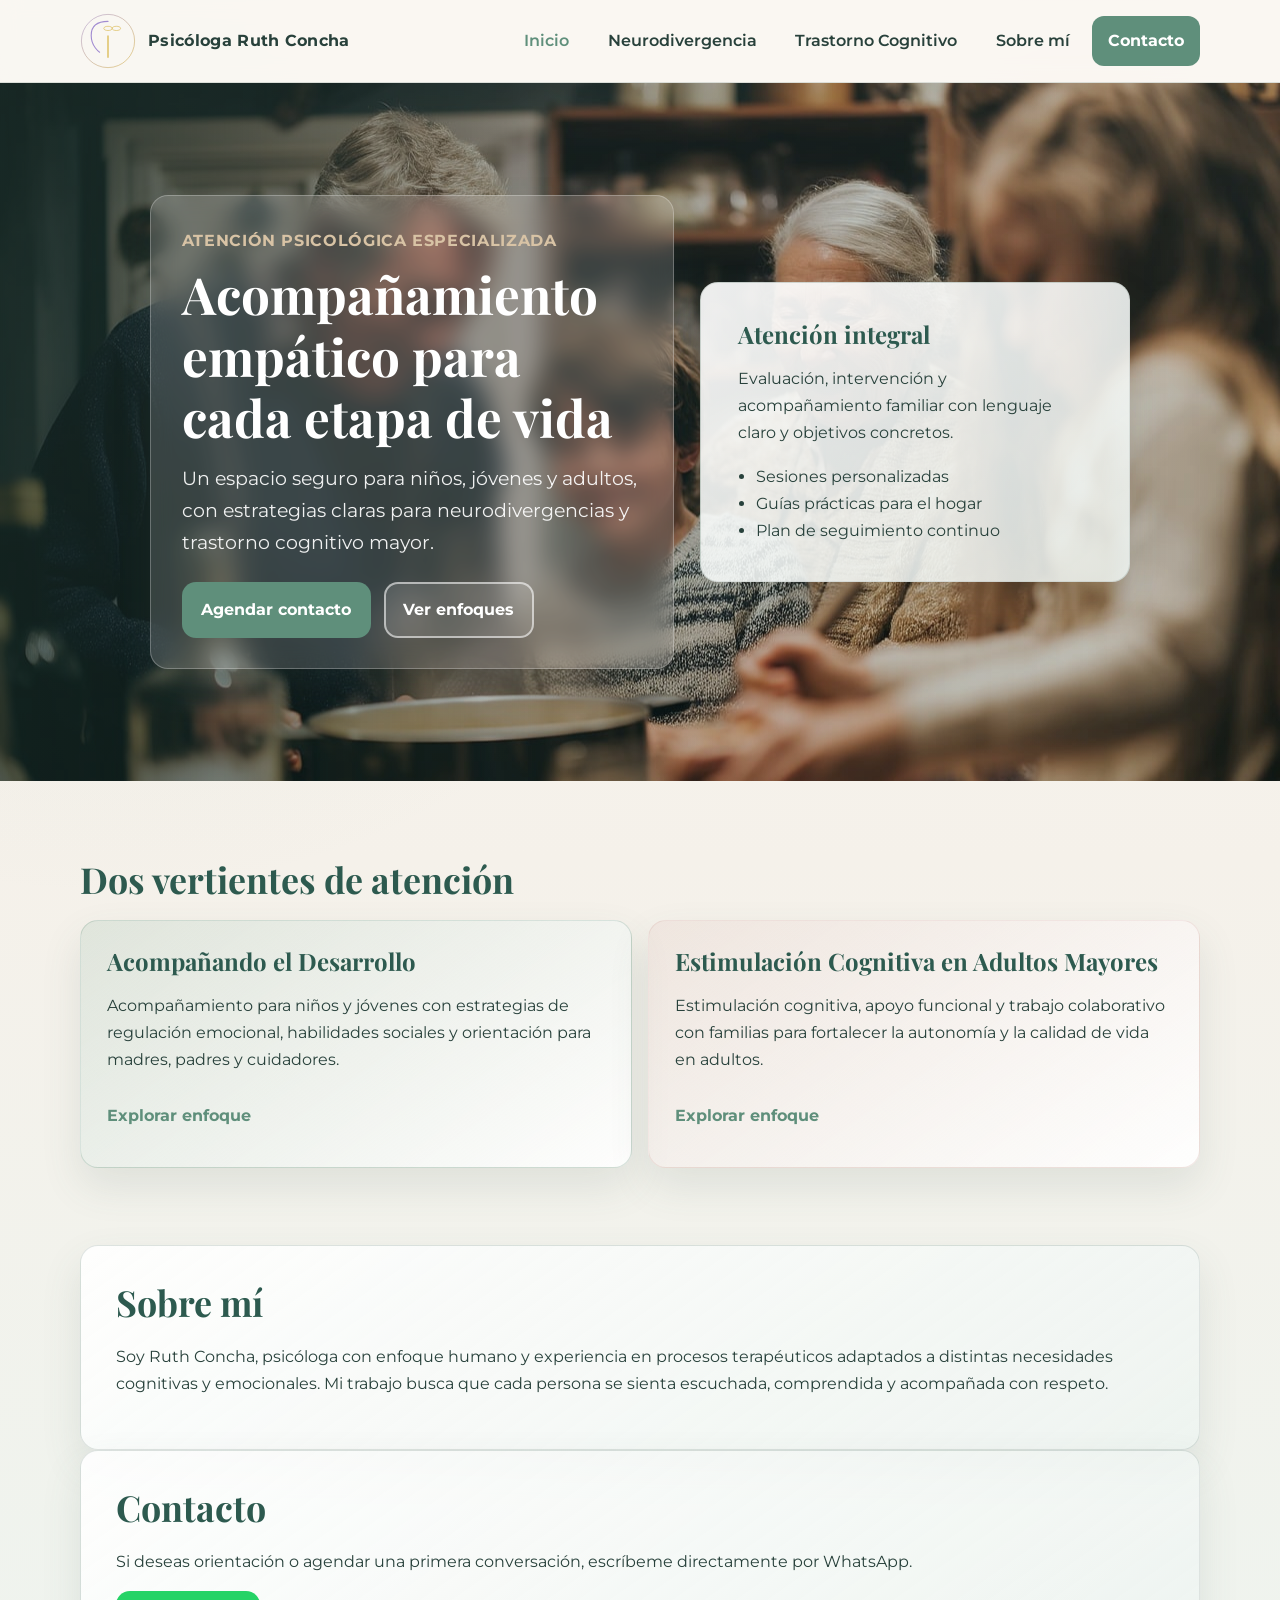
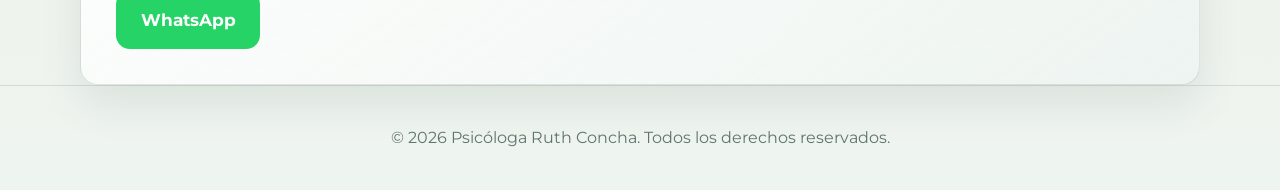
==== index.html @ 350da8b0 "Primera versión de la pagina a mostrar al cliente" ====
<!DOCTYPE html>
<html lang="es">
  <head>
    <meta charset="UTF-8" />
    <meta name="viewport" content="width=device-width, initial-scale=1.0" />
    <title>Psicóloga Ruth Concha | Acompañamiento Integral</title>
    <meta
      name="description"
      content="Atención psicológica para neurodivergencias y trastorno cognitivo mayor con enfoque humano, claro y accesible."
    />
    <link rel="preconnect" href="https://fonts.googleapis.com" />
    <link rel="preconnect" href="https://fonts.gstatic.com" crossorigin />
    <link
      href="https://fonts.googleapis.com/css2?family=Montserrat:wght@400;500;600;700&family=Playfair+Display:wght@600;700&display=swap"
      rel="stylesheet"
    />
    <link rel="stylesheet" href="style.css" />
    <script src="script.js" defer></script>
  </head>
  <body>
    <a class="skip-link" href="#contenido">Saltar al contenido principal</a>

    <header class="site-header" id="inicio">
      <nav class="navbar container" aria-label="Navegación principal">
        <a href="index.html" class="brand" aria-label="Inicio Psicóloga Ruth Concha">
          <svg
            class="logo"
            width="56"
            height="56"
            viewBox="0 0 200 200"
            fill="none"
            xmlns="http://www.w3.org/2000/svg"
            aria-hidden="true"
          >
            <circle cx="100" cy="100" r="95" stroke="url(#gradient-home)" stroke-width="2" />
            <path
              d="M70 140C70 140 40 120 40 80C40 40 70 30 100 30"
              stroke="#A18CD1"
              stroke-width="4"
              stroke-linecap="round"
            />
            <path d="M100 160V80" stroke="#D4AF37" stroke-width="4" />
            <path
              d="M85 55C85 45 115 45 115 55C115 65 85 65 85 55Z"
              stroke="#D4AF37"
              stroke-width="2"
            />
            <path
              d="M115 55C115 45 145 45 145 55C145 65 115 65 115 55Z"
              stroke="#D4AF37"
              stroke-width="2"
            />
            <defs>
              <linearGradient
                id="gradient-home"
                x1="0"
                y1="0"
                x2="200"
                y2="200"
                gradientUnits="userSpaceOnUse"
              >
                <stop stop-color="#A18CD1" />
                <stop offset="1" stop-color="#D4AF37" />
              </linearGradient>
            </defs>
          </svg>
          <span class="brand-text">Psicóloga Ruth Concha</span>
        </a>

        <button class="menu-toggle" type="button" aria-expanded="false" aria-controls="menu">
          Menú
        </button>

        <ul id="menu" class="nav-links">
          <li><a href="index.html" aria-current="page">Inicio</a></li>
          <li><a href="neurodivergencia.html">Neurodivergencia</a></li>
          <li><a href="trastorno-cognitivo.html">Trastorno Cognitivo</a></li>
          <li><a href="#sobre-mi">Sobre mí</a></li>
          <li><a class="nav-cta" href="#contacto">Contacto</a></li>
        </ul>
      </nav>
    </header>

    <main id="contenido">
      <section class="hero hero-banner hero-home reveal">
        <div class="container hero-shell">
          <div class="hero-layout">
            <article class="hero-card" aria-label="Propuesta de valor principal">
              <p class="eyebrow">Atención psicológica especializada</p>
              <h1>Acompañamiento empático para cada etapa de vida</h1>
              <p class="lead">
                Un espacio seguro para niños, jóvenes y adultos, con estrategias claras para neurodivergencias
                y trastorno cognitivo mayor.
              </p>
              <div class="hero-actions">
                <a class="btn btn-primary" href="#contacto">Agendar contacto</a>
                <a class="btn btn-secondary" href="#enfoques">Ver enfoques</a>
              </div>
            </article>

            <article class="intro-card" aria-label="Atención integral">
              <h2>Atención integral</h2>
              <p>Evaluación, intervención y acompañamiento familiar con lenguaje claro y objetivos concretos.</p>
              <ul>
                <li>Sesiones personalizadas</li>
                <li>Guías prácticas para el hogar</li>
                <li>Plan de seguimiento continuo</li>
              </ul>
            </article>
          </div>
        </div>
      </section>

      <section id="enfoques" class="section container reveal">
        <h2 class="section-title">Dos vertientes de atención</h2>
        <div class="cards-grid">
          <article class="focus-card focus-card--green">
            <h3>Acompañando el Desarrollo</h3>
            <p>
              Acompañamiento para niños y jóvenes con estrategias de regulación emocional, habilidades sociales
              y orientación para madres, padres y cuidadores.
            </p>
            <a class="btn btn-link" href="neurodivergencia.html">Explorar enfoque</a>
          </article>

          <article class="focus-card focus-card--lavender">
            <h3>Estimulación Cognitiva en Adultos Mayores</h3>
            <p>
              Estimulación cognitiva, apoyo funcional y trabajo colaborativo con familias para fortalecer la
              autonomía y la calidad de vida en adultos.
            </p>
            <a class="btn btn-link" href="trastorno-cognitivo.html">Explorar enfoque</a>
          </article>
        </div>
      </section>

      <section id="sobre-mi" class="section container about reveal">
        <h2 class="section-title">Sobre mí</h2>
        <p>
          Soy Ruth Concha, psicóloga con enfoque humano y experiencia en procesos terapéuticos adaptados a
          distintas necesidades cognitivas y emocionales. Mi trabajo busca que cada persona se sienta escuchada,
          comprendida y acompañada con respeto.
        </p>
      </section>

      <section id="contacto" class="section container contact reveal">
        <h2 class="section-title">Contacto</h2>
        <p>Si deseas orientación o agendar una primera conversación, escríbeme directamente por WhatsApp.</p>
        <div class="contact-actions">
          <a class="btn btn-whatsapp btn-large" href="https://wa.me/56900000000">WhatsApp</a>
        </div>
      </section>
    </main>

    <footer class="site-footer">
      <div class="container footer-content">
        <p>© <span id="year"></span> Psicóloga Ruth Concha. Todos los derechos reservados.</p>
      </div>
    </footer>
  </body>
</html>
---- style.css ----
:root {
  --bg-base: #f5f1ea;
  --bg-soft: #fbf8f3;
  --surface: rgba(255, 255, 255, 0.84);
  --surface-strong: #ffffff;
  --surface-accent: #edf4f1;
  --text-main: #28413b;
  --text-soft: #35524b;
  --text-muted: #60756e;
  --title: #2d5a4f;
  --sage: #8db5a2;
  --eucalyptus: #5f8f7b;
  --sand: #d8c3a5;
  --rose: #d7b2ab;
  --line: rgba(84, 112, 101, 0.18);
  --focus-ring: rgba(95, 143, 123, 0.32);
  --shadow: 0 18px 40px rgba(70, 96, 88, 0.12);
  --radius: 18px;
  --max-width: 1120px;
}

* {
  box-sizing: border-box;
}

html {
  scroll-behavior: smooth;
}

body {
  margin: 0;
  font-family: "Montserrat", sans-serif;
  font-size: 1rem;
  line-height: 1.7;
  color: var(--text-main);
  background:
    radial-gradient(circle at 8% 10%, rgba(141, 181, 162, 0.16), transparent 36%),
    radial-gradient(circle at 85% 8%, rgba(216, 195, 165, 0.22), transparent 32%),
    linear-gradient(180deg, #f9f6f1 0%, var(--bg-base) 48%, #eef4ef 100%);
  min-height: 100vh;
}

img,
svg {
  display: block;
  max-width: 100%;
}

.container {
  width: min(var(--max-width), 92%);
  margin-inline: auto;
}

.skip-link {
  position: absolute;
  left: 0.75rem;
  top: -100px;
  background: var(--eucalyptus);
  color: #fff;
  padding: 0.75rem 1rem;
  border-radius: 0.75rem;
  font-weight: 700;
  z-index: 1000;
}

.skip-link:focus {
  top: 0.75rem;
}

.site-header {
  position: sticky;
  top: 0;
  z-index: 90;
  background: rgba(251, 248, 243, 0.9);
  backdrop-filter: blur(10px);
  border-bottom: 1px solid var(--line);
}

.navbar {
  min-height: 82px;
  display: flex;
  align-items: center;
  justify-content: space-between;
  gap: 1rem;
  position: relative;
}

.brand {
  display: flex;
  align-items: center;
  gap: 0.75rem;
  text-decoration: none;
  color: var(--text-main);
}

.logo {
  width: 56px;
  height: 56px;
}

.brand-text {
  font-size: 1rem;
  font-weight: 700;
  letter-spacing: 0.02em;
}

.menu-toggle {
  border: 1px solid var(--line);
  background: rgba(255, 255, 255, 0.72);
  color: var(--text-main);
  border-radius: 10px;
  padding: 0.7rem 1rem;
  font-size: 1rem;
  font-weight: 600;
}

.menu-toggle:hover,
.menu-toggle:focus-visible {
  border-color: var(--eucalyptus);
}

.nav-links {
  list-style: none;
  display: flex;
  align-items: center;
  gap: 0.4rem;
  margin: 0;
  padding: 0;
}

.nav-links a {
  text-decoration: none;
  color: var(--text-main);
  padding: 0.72rem 1rem;
  border-radius: 12px;
  font-size: 0.99rem;
  font-weight: 600;
  display: inline-flex;
  align-items: center;
  min-height: 46px;
}

.nav-links a[aria-current="page"] {
  color: var(--eucalyptus);
}

.nav-links a:hover,
.nav-links a:focus-visible {
  background: rgba(141, 181, 162, 0.18);
}

.nav-links .nav-cta {
  background: var(--eucalyptus);
  color: #fff;
  font-weight: 700;
}

.nav-links .nav-cta:hover,
.nav-links .nav-cta:focus-visible {
  background: #4f7d6b;
}

.section {
  padding-block: clamp(2.8rem, 6vw, 5.4rem);
}

.hero {
  position: relative;
}

.hero-banner {
  min-height: clamp(500px, 76vh, 760px);
  display: flex;
  align-items: center;
  background-position: center;
  background-size: cover;
  background-repeat: no-repeat;
}

.hero-banner::before {
  content: "";
  position: absolute;
  inset: 0;
  background:
    linear-gradient(90deg, rgba(24, 44, 38, 0.68) 0%, rgba(24, 44, 38, 0.3) 44%, rgba(24, 44, 38, 0.18) 100%),
    linear-gradient(180deg, rgba(255, 255, 255, 0.08), rgba(255, 255, 255, 0));
}

.hero-home {
  background-image: url("Imagenes/familia.jpg");
}

.hero-neuro {
  background-image: url("Imagenes/Imagen_ninos.png");
}

.hero-cognitive {
  background-image: url("Imagenes/Imagen_mayores.png");
}

.hero-shell {
  position: relative;
  z-index: 1;
  width: 100%;
  padding-block: clamp(3rem, 9vw, 7rem);
}

.hero-layout {
  display: grid;
  grid-template-columns: minmax(0, 1fr) minmax(300px, 0.82fr);
  gap: clamp(1rem, 2.4vw, 1.6rem);
  align-items: center;
  max-width: 980px;
  margin: 0 auto;
}

.eyebrow {
  color: var(--sand);
  font-weight: 700;
  letter-spacing: 0.04em;
  text-transform: uppercase;
  margin: 0 0 0.65rem;
}

h1,
h2,
h3 {
  font-family: "Playfair Display", serif;
  line-height: 1.2;
  margin-top: 0;
}

h1 {
  font-size: clamp(2.1rem, 4vw, 3.5rem);
  color: #fff;
  margin-bottom: 0.9rem;
}

.section-title {
  color: var(--title);
  font-size: clamp(1.7rem, 2.8vw, 2.5rem);
  margin-bottom: 1.2rem;
}

.lead {
  color: rgba(255, 255, 255, 0.92);
  max-width: 64ch;
  font-size: clamp(1.05rem, 2.4vw, 1.18rem);
}

.hero-card,
.focus-card,
.intro-card,
.about,
.contact {
  background: var(--surface);
  border: 1px solid var(--line);
  border-radius: var(--radius);
  box-shadow: var(--shadow);
}

.hero-card {
  padding: clamp(1.4rem, 2.4vw, 2rem);
  background: rgba(255, 255, 255, 0.16);
  border: 1px solid rgba(255, 255, 255, 0.26);
  backdrop-filter: blur(12px);
}

.hero-card h2 {
  color: var(--title);
  margin-bottom: 0.75rem;
}

.hero-card p {
  margin-top: 0;
}

.intro-card {
  padding: clamp(1.5rem, 3vw, 2.3rem);
  background: linear-gradient(145deg, rgba(255, 255, 255, 0.92), rgba(237, 244, 241, 0.86));
}

.intro-card h2 {
  color: var(--title);
  margin-bottom: 0.75rem;
}

.intro-card ul {
  margin: 0;
  padding-left: 1.15rem;
}

.hero-actions {
  display: flex;
  flex-wrap: wrap;
  gap: 0.8rem;
  margin-top: 1.4rem;
}

.cards-grid {
  display: grid;
  grid-template-columns: repeat(2, minmax(0, 1fr));
  gap: 1rem;
}

.cards-grid .focus-card:only-child,
.cards-grid > :nth-child(3) {
  grid-column: 1 / -1;
}

.focus-card {
  padding: clamp(1.2rem, 2vw, 1.8rem);
}

.focus-card h3 {
  color: var(--title);
  font-size: 1.5rem;
  margin-bottom: 0.45rem;
}

.focus-card--green {
  border-color: rgba(95, 143, 123, 0.24);
  background: linear-gradient(145deg, rgba(141, 181, 162, 0.2), rgba(255, 255, 255, 0.88));
}

.focus-card--lavender {
  border-color: rgba(215, 178, 171, 0.3);
  background: linear-gradient(145deg, rgba(215, 178, 171, 0.18), rgba(255, 255, 255, 0.9));
}

.about,
.contact {
  padding: clamp(1.4rem, 3vw, 2.2rem);
  background: linear-gradient(145deg, rgba(255, 255, 255, 0.9), rgba(237, 244, 241, 0.72));
}

.contact p {
  margin-top: 0;
}

.contact-actions {
  display: flex;
  flex-wrap: wrap;
  gap: 0.8rem;
}

.btn {
  border-radius: 14px;
  border: 2px solid transparent;
  text-decoration: none;
  font-weight: 700;
  padding: 0.78rem 1.1rem;
  display: inline-flex;
  align-items: center;
  justify-content: center;
  transition: transform 180ms ease, background-color 180ms ease, border-color 180ms ease;
  min-height: 48px;
}

.btn-large {
  min-height: 56px;
  padding-inline: 1.4rem;
  font-size: 1.05rem;
}

.btn-primary {
  background: var(--eucalyptus);
  color: #fff;
  border-color: transparent;
}

.btn-primary:hover,
.btn-primary:focus-visible {
  background: #4f7d6b;
  transform: translateY(-2px);
}

.btn-secondary {
  background: rgba(255, 255, 255, 0.12);
  color: #fff;
  border-color: rgba(255, 255, 255, 0.56);
}

.btn-secondary:hover,
.btn-secondary:focus-visible {
  border-color: #fff;
  background: rgba(255, 255, 255, 0.2);
  transform: translateY(-2px);
}

.btn-link {
  color: var(--eucalyptus);
  padding-inline: 0;
  border-radius: 0;
  border: 0;
  min-height: auto;
}

.btn-link:hover,
.btn-link:focus-visible {
  color: var(--title);
}

.btn-whatsapp {
  background: #25d366;
  color: #fff;
}

.btn-whatsapp:hover,
.btn-whatsapp:focus-visible {
  background: #1ebe5a;
  transform: translateY(-2px);
}

.site-footer {
  border-top: 1px solid var(--line);
}

.footer-content {
  padding-block: 1.4rem;
  text-align: center;
  color: var(--text-muted);
}

.reveal {
  opacity: 0;
  transform: translateY(20px);
  transition: opacity 600ms ease, transform 600ms ease;
}

.reveal.visible {
  opacity: 1;
  transform: translateY(0);
}

:focus-visible {
  outline: 3px solid var(--focus-ring);
  outline-offset: 2px;
}

@media (max-width: 920px) {
  .hero-banner {
    min-height: 460px;
  }

  .hero-layout {
    grid-template-columns: 1fr;
  }

  .cards-grid {
    grid-template-columns: 1fr;
  }

  .cards-grid .focus-card:only-child,
  .cards-grid > :nth-child(3) {
    grid-column: auto;
  }

  .menu-toggle {
    display: inline-flex;
  }

  .nav-links {
    position: absolute;
    right: 0;
    top: calc(100% + 0.5rem);
    width: min(330px, 100%);
    padding: 0.65rem;
    border-radius: 14px;
    border: 1px solid var(--line);
    background: rgba(255, 255, 255, 0.98);
    box-shadow: var(--shadow);
    display: none;
    flex-direction: column;
    align-items: stretch;
    gap: 0.2rem;
  }

  .nav-links.open {
    display: flex;
  }

  .nav-links a {
    width: 100%;
  }
}

@media (min-width: 921px) {
  .menu-toggle {
    display: none;
  }
}

@media (max-width: 560px) {
  .brand-text {
    font-size: 0.92rem;
  }

  .logo {
    width: 48px;
    height: 48px;
  }

  .section {
    padding-block: 2.6rem;
  }

  .hero-shell {
    padding-block: 2.2rem;
  }

  .hero-card {
    padding: 1.25rem;
  }
}

@media (prefers-reduced-motion: reduce) {
  html {
    scroll-behavior: auto;
  }

  .reveal,
  .reveal.visible,
  .btn,
  .nav-links a {
    transition: none !important;
    transform: none !important;
  }
}
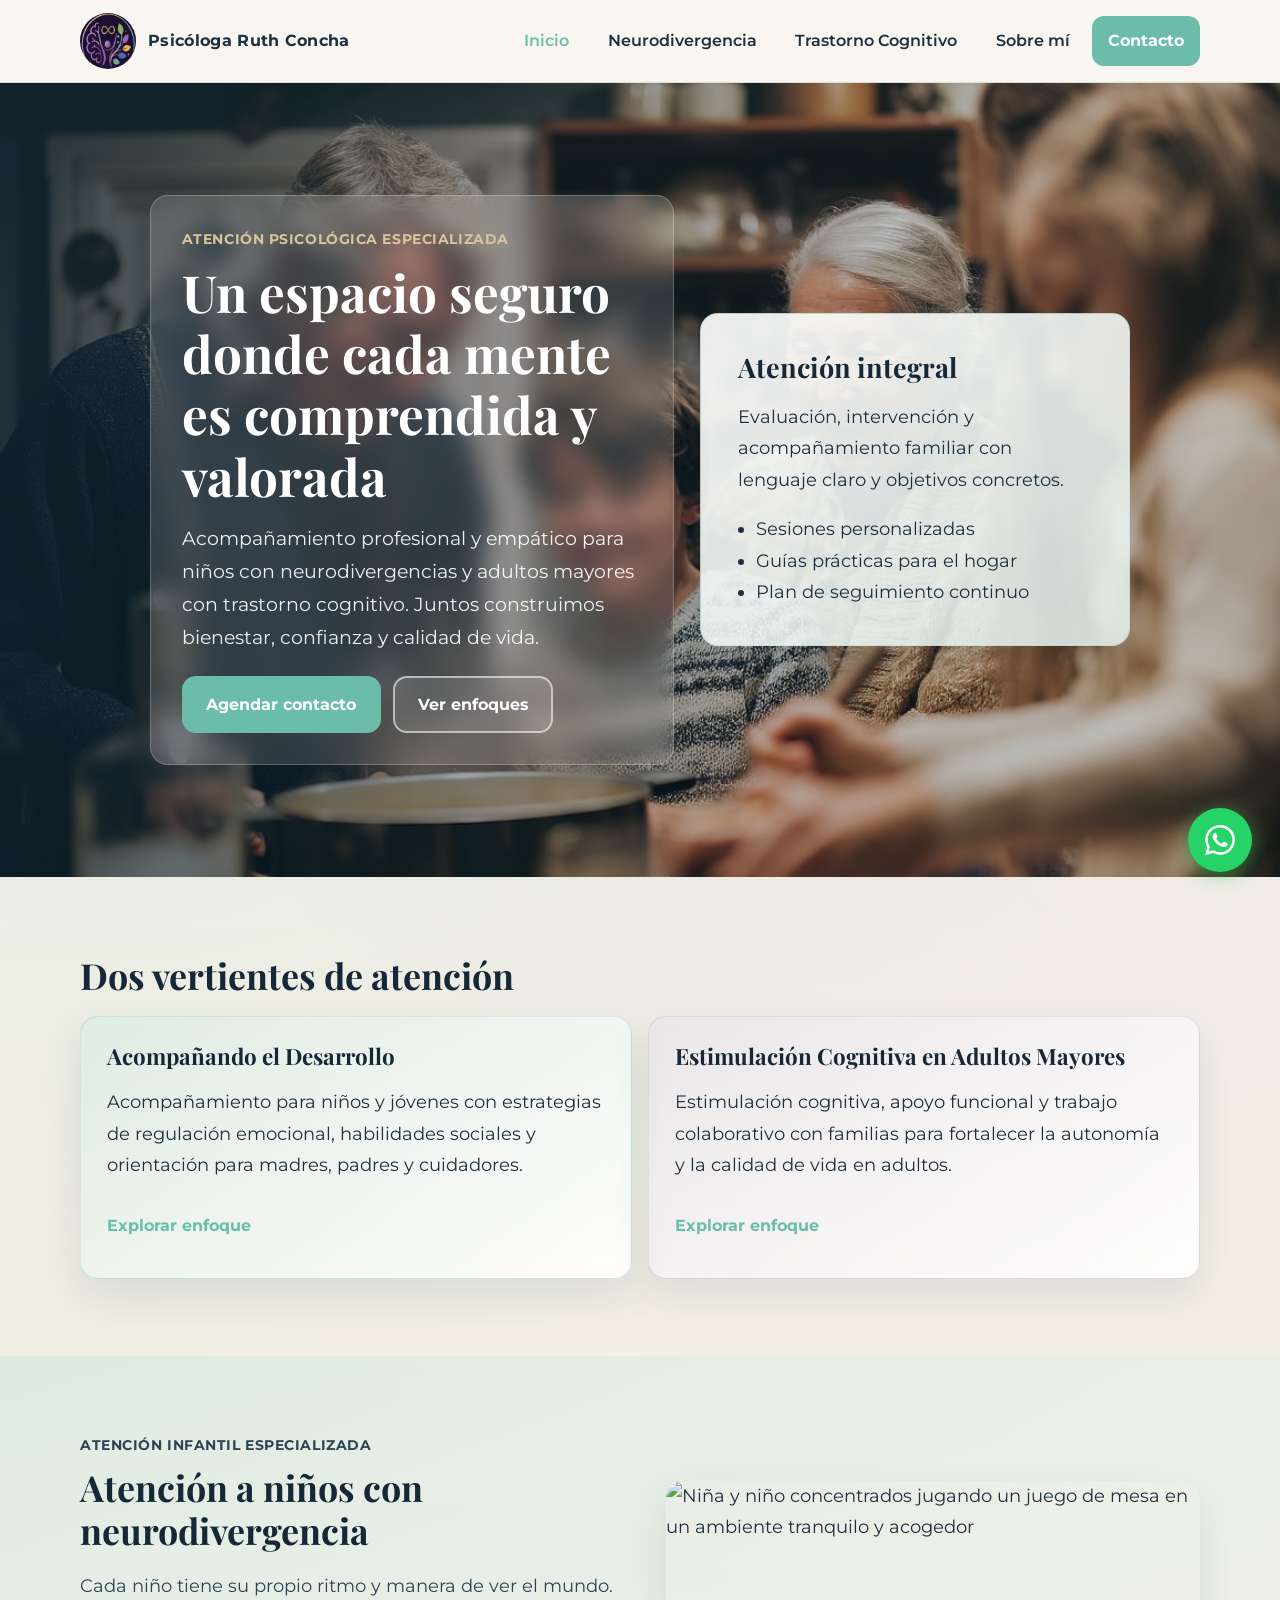
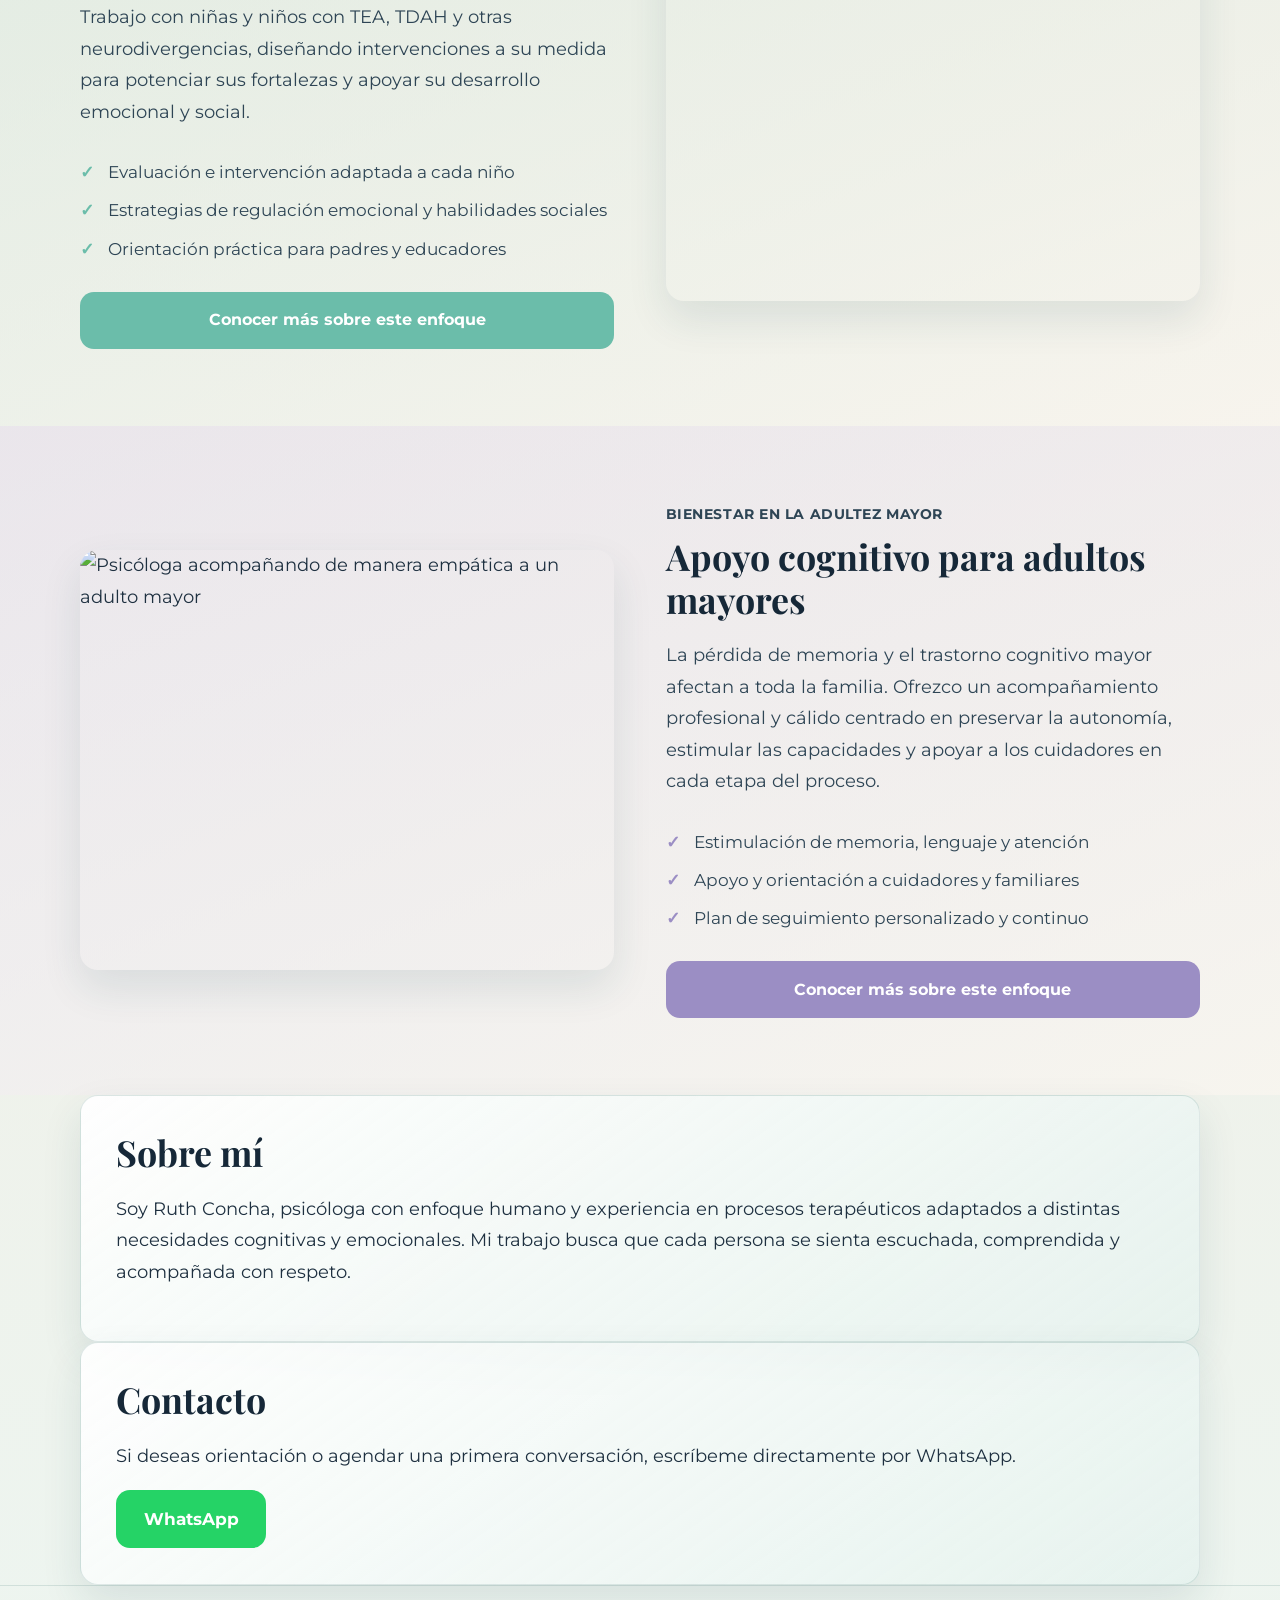
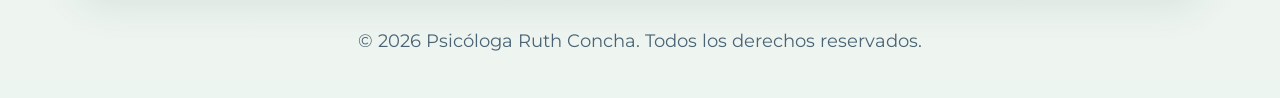
==== commit d0ca39d0: "Mejora del diseño y logo" ====
--- a/index.html
+++ b/index.html
@@ -23,47 +23,13 @@
     <header class="site-header" id="inicio">
       <nav class="navbar container" aria-label="Navegación principal">
         <a href="index.html" class="brand" aria-label="Inicio Psicóloga Ruth Concha">
-          <svg
+          <img
             class="logo"
+            src="Imagenes/logo.png"
+            alt="Logo Psicóloga Ruth Concha"
             width="56"
             height="56"
-            viewBox="0 0 200 200"
-            fill="none"
-            xmlns="http://www.w3.org/2000/svg"
-            aria-hidden="true"
-          >
-            <circle cx="100" cy="100" r="95" stroke="url(#gradient-home)" stroke-width="2" />
-            <path
-              d="M70 140C70 140 40 120 40 80C40 40 70 30 100 30"
-              stroke="#A18CD1"
-              stroke-width="4"
-              stroke-linecap="round"
-            />
-            <path d="M100 160V80" stroke="#D4AF37" stroke-width="4" />
-            <path
-              d="M85 55C85 45 115 45 115 55C115 65 85 65 85 55Z"
-              stroke="#D4AF37"
-              stroke-width="2"
-            />
-            <path
-              d="M115 55C115 45 145 45 145 55C145 65 115 65 115 55Z"
-              stroke="#D4AF37"
-              stroke-width="2"
-            />
-            <defs>
-              <linearGradient
-                id="gradient-home"
-                x1="0"
-                y1="0"
-                x2="200"
-                y2="200"
-                gradientUnits="userSpaceOnUse"
-              >
-                <stop stop-color="#A18CD1" />
-                <stop offset="1" stop-color="#D4AF37" />
-              </linearGradient>
-            </defs>
-          </svg>
+          />
           <span class="brand-text">Psicóloga Ruth Concha</span>
         </a>
 
@@ -87,10 +53,10 @@
           <div class="hero-layout">
             <article class="hero-card" aria-label="Propuesta de valor principal">
               <p class="eyebrow">Atención psicológica especializada</p>
-              <h1>Acompañamiento empático para cada etapa de vida</h1>
+              <h1>Un espacio seguro donde cada mente es comprendida y valorada</h1>
               <p class="lead">
-                Un espacio seguro para niños, jóvenes y adultos, con estrategias claras para neurodivergencias
-                y trastorno cognitivo mayor.
+                Acompañamiento profesional y empático para niños con neurodivergencias y adultos mayores
+                con trastorno cognitivo. Juntos construimos bienestar, confianza y calidad de vida.
               </p>
               <div class="hero-actions">
                 <a class="btn btn-primary" href="#contacto">Agendar contacto</a>
@@ -134,6 +100,64 @@
         </div>
       </section>
 
+      <section id="ninos" class="section section--mint-tint reveal">
+        <div class="container">
+          <div class="image-section">
+            <div class="section-text">
+              <p class="eyebrow-dark">Atención infantil especializada</p>
+              <h2 class="section-title">Atención a niños con neurodivergencia</h2>
+              <p>
+                Cada niño tiene su propio ritmo y manera de ver el mundo. Trabajo con niñas y niños con TEA,
+                TDAH y otras neurodivergencias, diseñando intervenciones a su medida para potenciar sus
+                fortalezas y apoyar su desarrollo emocional y social.
+              </p>
+              <ul class="feature-list feature-list--mint">
+                <li>Evaluación e intervención adaptada a cada niño</li>
+                <li>Estrategias de regulación emocional y habilidades sociales</li>
+                <li>Orientación práctica para padres y educadores</li>
+              </ul>
+              <a class="btn btn-mint" href="neurodivergencia.html">Conocer más sobre este enfoque</a>
+            </div>
+            <div class="section-image">
+              <img
+                src="Imagenes/Imagen_ninos.png"
+                alt="Niña y niño concentrados jugando un juego de mesa en un ambiente tranquilo y acogedor"
+                loading="lazy"
+              />
+            </div>
+          </div>
+        </div>
+      </section>
+
+      <section id="adultos" class="section section--lavender-tint reveal">
+        <div class="container">
+          <div class="image-section">
+            <div class="section-image">
+              <img
+                src="Imagenes/Imagen_mayores.png"
+                alt="Psicóloga acompañando de manera empática a un adulto mayor"
+                loading="lazy"
+              />
+            </div>
+            <div class="section-text">
+              <p class="eyebrow-lavender">Bienestar en la adultez mayor</p>
+              <h2 class="section-title">Apoyo cognitivo para adultos mayores</h2>
+              <p>
+                La pérdida de memoria y el trastorno cognitivo mayor afectan a toda la familia. Ofrezco
+                un acompañamiento profesional y cálido centrado en preservar la autonomía, estimular las
+                capacidades y apoyar a los cuidadores en cada etapa del proceso.
+              </p>
+              <ul class="feature-list feature-list--lavender">
+                <li>Estimulación de memoria, lenguaje y atención</li>
+                <li>Apoyo y orientación a cuidadores y familiares</li>
+                <li>Plan de seguimiento personalizado y continuo</li>
+              </ul>
+              <a class="btn btn-lavender" href="trastorno-cognitivo.html">Conocer más sobre este enfoque</a>
+            </div>
+          </div>
+        </div>
+      </section>
+
       <section id="sobre-mi" class="section container about reveal">
         <h2 class="section-title">Sobre mí</h2>
         <p>
@@ -147,7 +171,7 @@
         <h2 class="section-title">Contacto</h2>
         <p>Si deseas orientación o agendar una primera conversación, escríbeme directamente por WhatsApp.</p>
         <div class="contact-actions">
-          <a class="btn btn-whatsapp btn-large" href="https://wa.me/56900000000">WhatsApp</a>
+          <a class="btn btn-whatsapp btn-large" href="https://wa.me/56900000000" target="_blank" rel="noopener noreferrer">WhatsApp</a>
         </div>
       </section>
     </main>
@@ -157,5 +181,17 @@
         <p>© <span id="year"></span> Psicóloga Ruth Concha. Todos los derechos reservados.</p>
       </div>
     </footer>
+
+    <a
+      class="whatsapp-float"
+      href="https://wa.me/56900000000"
+      target="_blank"
+      rel="noopener noreferrer"
+      aria-label="Contactar por WhatsApp"
+    >
+      <svg xmlns="http://www.w3.org/2000/svg" viewBox="0 0 24 24" fill="currentColor" aria-hidden="true" width="30" height="30">
+        <path d="M17.472 14.382c-.297-.149-1.758-.867-2.03-.967-.273-.099-.471-.148-.67.15-.197.297-.767.966-.94 1.164-.173.199-.347.223-.644.075-.297-.15-1.255-.463-2.39-1.475-.883-.788-1.48-1.761-1.653-2.059-.173-.297-.018-.458.13-.606.134-.133.298-.347.446-.52.149-.174.198-.298.298-.497.099-.198.05-.371-.025-.52-.075-.149-.669-1.612-.916-2.207-.242-.579-.487-.5-.669-.51-.173-.008-.371-.01-.57-.01-.198 0-.52.074-.792.372-.272.297-1.04 1.016-1.04 2.479 0 1.462 1.065 2.875 1.213 3.074.149.198 2.096 3.2 5.077 4.487.709.306 1.262.489 1.694.625.712.227 1.36.195 1.871.118.571-.085 1.758-.719 2.006-1.413.248-.694.248-1.289.173-1.413-.074-.124-.272-.198-.57-.347m-5.421 7.403h-.004a9.87 9.87 0 01-5.031-1.378l-.361-.214-3.741.982.998-3.648-.235-.374a9.86 9.86 0 01-1.51-5.26c.001-5.45 4.436-9.884 9.888-9.884 2.64 0 5.122 1.03 6.988 2.898a9.825 9.825 0 012.893 6.994c-.003 5.45-4.437 9.884-9.885 9.884m8.413-18.297A11.815 11.815 0 0012.05 0C5.495 0 .16 5.335.157 11.892c0 2.096.547 4.142 1.588 5.945L.057 24l6.305-1.654a11.882 11.882 0 005.683 1.448h.005c6.554 0 11.89-5.335 11.893-11.893a11.821 11.821 0 00-3.48-8.413z"/>
+      </svg>
+    </a>
   </body>
 </html>
--- a/style.css
+++ b/style.css
@@ -1,20 +1,26 @@
 :root {
-  --bg-base: #f5f1ea;
-  --bg-soft: #fbf8f3;
-  --surface: rgba(255, 255, 255, 0.84);
+  --bg-base: #f2ede3;
+  --bg-soft: #faf6f0;
+  --surface: rgba(255, 255, 255, 0.88);
   --surface-strong: #ffffff;
-  --surface-accent: #edf4f1;
-  --text-main: #28413b;
-  --text-soft: #35524b;
-  --text-muted: #60756e;
-  --title: #2d5a4f;
+  --surface-accent: #e4f2ee;
+  --text-main: #1e3040;
+  --text-soft: #2e4555;
+  --text-muted: #4a6475;
+  --title: #162838;
+  --mint: #6bbdaa;
+  --mint-dark: #4ea090;
+  --mint-soft: #c2e8df;
+  --lavender: #9b8ec4;
+  --lavender-dark: #8070b0;
+  --lavender-soft: #dfd7f4;
+  --cream: #e0c89a;
   --sage: #8db5a2;
-  --eucalyptus: #5f8f7b;
-  --sand: #d8c3a5;
-  --rose: #d7b2ab;
-  --line: rgba(84, 112, 101, 0.18);
-  --focus-ring: rgba(95, 143, 123, 0.32);
-  --shadow: 0 18px 40px rgba(70, 96, 88, 0.12);
+  --eucalyptus: #6bbdaa;
+  --sand: #dbc49a;
+  --line: rgba(80, 130, 120, 0.18);
+  --focus-ring: rgba(107, 189, 170, 0.35);
+  --shadow: 0 18px 40px rgba(30, 70, 80, 0.11);
   --radius: 18px;
   --max-width: 1120px;
 }
@@ -30,13 +36,13 @@
 body {
   margin: 0;
   font-family: "Montserrat", sans-serif;
-  font-size: 1rem;
-  line-height: 1.7;
+  font-size: 1.125rem;
+  line-height: 1.75;
   color: var(--text-main);
   background:
-    radial-gradient(circle at 8% 10%, rgba(141, 181, 162, 0.16), transparent 36%),
-    radial-gradient(circle at 85% 8%, rgba(216, 195, 165, 0.22), transparent 32%),
-    linear-gradient(180deg, #f9f6f1 0%, var(--bg-base) 48%, #eef4ef 100%);
+    radial-gradient(circle at 8% 10%, rgba(107, 189, 170, 0.14), transparent 36%),
+    radial-gradient(circle at 85% 8%, rgba(155, 142, 196, 0.14), transparent 32%),
+    linear-gradient(180deg, #faf6f0 0%, #f2ede3 48%, #edf5f0 100%);
   min-height: 100vh;
 }
 
@@ -55,7 +61,7 @@
   position: absolute;
   left: 0.75rem;
   top: -100px;
-  background: var(--eucalyptus);
+  background: var(--mint);
   color: #fff;
   padding: 0.75rem 1rem;
   border-radius: 0.75rem;
@@ -71,7 +77,7 @@
   position: sticky;
   top: 0;
   z-index: 90;
-  background: rgba(251, 248, 243, 0.9);
+  background: rgba(250, 246, 240, 0.92);
   backdrop-filter: blur(10px);
   border-bottom: 1px solid var(--line);
 }
@@ -96,6 +102,7 @@
 .logo {
   width: 56px;
   height: 56px;
+  border-radius: 50%;
 }
 
 .brand-text {
@@ -116,7 +123,7 @@
 
 .menu-toggle:hover,
 .menu-toggle:focus-visible {
-  border-color: var(--eucalyptus);
+  border-color: var(--mint);
 }
 
 .nav-links {
@@ -141,27 +148,35 @@
 }
 
 .nav-links a[aria-current="page"] {
-  color: var(--eucalyptus);
+  color: var(--mint);
 }
 
 .nav-links a:hover,
 .nav-links a:focus-visible {
-  background: rgba(141, 181, 162, 0.18);
+  background: rgba(107, 189, 170, 0.16);
 }
 
 .nav-links .nav-cta {
-  background: var(--eucalyptus);
+  background: var(--mint);
   color: #fff;
   font-weight: 700;
 }
 
 .nav-links .nav-cta:hover,
 .nav-links .nav-cta:focus-visible {
-  background: #4f7d6b;
+  background: var(--mint-dark);
 }
 
 .section {
   padding-block: clamp(2.8rem, 6vw, 5.4rem);
+}
+
+.section--mint-tint {
+  background: linear-gradient(160deg, rgba(193, 232, 223, 0.38) 0%, rgba(250, 246, 240, 0.7) 100%);
+}
+
+.section--lavender-tint {
+  background: linear-gradient(160deg, rgba(223, 215, 244, 0.38) 0%, rgba(250, 246, 240, 0.7) 100%);
 }
 
 .hero {
@@ -182,8 +197,8 @@
   position: absolute;
   inset: 0;
   background:
-    linear-gradient(90deg, rgba(24, 44, 38, 0.68) 0%, rgba(24, 44, 38, 0.3) 44%, rgba(24, 44, 38, 0.18) 100%),
-    linear-gradient(180deg, rgba(255, 255, 255, 0.08), rgba(255, 255, 255, 0));
+    linear-gradient(90deg, rgba(18, 38, 50, 0.72) 0%, rgba(18, 38, 50, 0.32) 44%, rgba(18, 38, 50, 0.18) 100%),
+    linear-gradient(180deg, rgba(255, 255, 255, 0.06), rgba(255, 255, 255, 0));
 }
 
 .hero-home {
@@ -220,6 +235,25 @@
   letter-spacing: 0.04em;
   text-transform: uppercase;
   margin: 0 0 0.65rem;
+  font-size: 0.875rem;
+}
+
+.eyebrow-dark {
+  color: var(--mint);
+  font-weight: 700;
+  letter-spacing: 0.04em;
+  text-transform: uppercase;
+  margin: 0 0 0.5rem;
+  font-size: 0.875rem;
+}
+
+.eyebrow-lavender {
+  color: var(--lavender);
+  font-weight: 700;
+  letter-spacing: 0.04em;
+  text-transform: uppercase;
+  margin: 0 0 0.5rem;
+  font-size: 0.875rem;
 }
 
 h1,
@@ -261,8 +295,8 @@
 
 .hero-card {
   padding: clamp(1.4rem, 2.4vw, 2rem);
-  background: rgba(255, 255, 255, 0.16);
-  border: 1px solid rgba(255, 255, 255, 0.26);
+  background: rgba(255, 255, 255, 0.14);
+  border: 1px solid rgba(255, 255, 255, 0.24);
   backdrop-filter: blur(12px);
 }
 
@@ -277,7 +311,7 @@
 
 .intro-card {
   padding: clamp(1.5rem, 3vw, 2.3rem);
-  background: linear-gradient(145deg, rgba(255, 255, 255, 0.92), rgba(237, 244, 241, 0.86));
+  background: linear-gradient(145deg, rgba(255, 255, 255, 0.92), rgba(228, 242, 238, 0.86));
 }
 
 .intro-card h2 {
@@ -314,24 +348,80 @@
 
 .focus-card h3 {
   color: var(--title);
-  font-size: 1.5rem;
+  font-size: 1.4rem;
   margin-bottom: 0.45rem;
 }
 
 .focus-card--green {
-  border-color: rgba(95, 143, 123, 0.24);
-  background: linear-gradient(145deg, rgba(141, 181, 162, 0.2), rgba(255, 255, 255, 0.88));
+  border-color: rgba(107, 189, 170, 0.28);
+  background: linear-gradient(145deg, rgba(194, 232, 223, 0.32), rgba(255, 255, 255, 0.9));
 }
 
 .focus-card--lavender {
-  border-color: rgba(215, 178, 171, 0.3);
-  background: linear-gradient(145deg, rgba(215, 178, 171, 0.18), rgba(255, 255, 255, 0.9));
+  border-color: rgba(155, 142, 196, 0.28);
+  background: linear-gradient(145deg, rgba(223, 215, 244, 0.28), rgba(255, 255, 255, 0.9));
+}
+
+.image-section {
+  display: grid;
+  grid-template-columns: 1fr 1fr;
+  gap: clamp(2rem, 4vw, 4.5rem);
+  align-items: center;
+}
+
+.section-image img {
+  width: 100%;
+  height: clamp(280px, 38vw, 420px);
+  object-fit: cover;
+  border-radius: var(--radius);
+  box-shadow: var(--shadow);
+}
+
+.section-text {
+  display: flex;
+  flex-direction: column;
+}
+
+.section-text p {
+  color: var(--text-soft);
+  margin-top: 0;
+}
+
+.feature-list {
+  list-style: none;
+  padding: 0;
+  margin: 0.75rem 0 1.75rem;
+  display: flex;
+  flex-direction: column;
+  gap: 0.55rem;
+}
+
+.feature-list li {
+  padding-left: 1.75rem;
+  position: relative;
+  font-size: 1.05rem;
+  color: var(--text-soft);
+}
+
+.feature-list li::before {
+  content: "✓";
+  position: absolute;
+  left: 0;
+  font-weight: 700;
+}
+
+.feature-list--mint li::before {
+  color: var(--mint);
+}
+
+.feature-list--lavender li::before {
+  color: var(--lavender);
 }
 
 .about,
 .contact {
   padding: clamp(1.4rem, 3vw, 2.2rem);
-  background: linear-gradient(145deg, rgba(255, 255, 255, 0.9), rgba(237, 244, 241, 0.72));
+  background: linear-gradient(145deg, rgba(255, 255, 255, 0.92), rgba(228, 242, 238, 0.72));
 }
 
 .contact p {
@@ -349,29 +439,54 @@
   border: 2px solid transparent;
   text-decoration: none;
   font-weight: 700;
-  padding: 0.78rem 1.1rem;
+  padding: 0.78rem 1.4rem;
   display: inline-flex;
   align-items: center;
   justify-content: center;
-  transition: transform 180ms ease, background-color 180ms ease, border-color 180ms ease;
+  transition: transform 180ms ease, background-color 180ms ease, border-color 180ms ease, box-shadow 180ms ease;
   min-height: 48px;
+  font-size: 1rem;
 }
 
 .btn-large {
   min-height: 56px;
-  padding-inline: 1.4rem;
+  padding-inline: 1.6rem;
   font-size: 1.05rem;
 }
 
 .btn-primary {
-  background: var(--eucalyptus);
+  background: var(--mint);
   color: #fff;
   border-color: transparent;
 }
 
 .btn-primary:hover,
 .btn-primary:focus-visible {
-  background: #4f7d6b;
+  background: var(--mint-dark);
+  transform: translateY(-2px);
+}
+
+.btn-mint {
+  background: var(--mint);
+  color: #fff;
+  border-color: transparent;
+}
+
+.btn-mint:hover,
+.btn-mint:focus-visible {
+  background: var(--mint-dark);
+  transform: translateY(-2px);
+}
+
+.btn-lavender {
+  background: var(--lavender);
+  color: #fff;
+  border-color: transparent;
+}
+
+.btn-lavender:hover,
+.btn-lavender:focus-visible {
+  background: var(--lavender-dark);
   transform: translateY(-2px);
 }
 
@@ -389,7 +504,7 @@
 }
 
 .btn-link {
-  color: var(--eucalyptus);
+  color: var(--mint);
   padding-inline: 0;
   border-radius: 0;
   border: 0;
@@ -412,6 +527,31 @@
   transform: translateY(-2px);
 }
 
+.whatsapp-float {
+  position: fixed;
+  bottom: 1.75rem;
+  right: 1.75rem;
+  z-index: 999;
+  background: #25d366;
+  color: #fff;
+  width: 64px;
+  height: 64px;
+  border-radius: 50%;
+  display: flex;
+  align-items: center;
+  justify-content: center;
+  box-shadow: 0 4px 20px rgba(37, 211, 102, 0.45), 0 2px 8px rgba(0, 0, 0, 0.14);
+  transition: transform 200ms ease, background-color 200ms ease, box-shadow 200ms ease;
+  text-decoration: none;
+}
+
+.whatsapp-float:hover,
+.whatsapp-float:focus-visible {
+  background: #1ebe5a;
+  transform: scale(1.1) translateY(-2px);
+  box-shadow: 0 8px 28px rgba(37, 211, 102, 0.5), 0 4px 12px rgba(0, 0, 0, 0.18);
+}
+
 .site-footer {
   border-top: 1px solid var(--line);
 }
@@ -454,6 +594,14 @@
   .cards-grid .focus-card:only-child,
   .cards-grid > :nth-child(3) {
     grid-column: auto;
+  }
+
+  .image-section {
+    grid-template-columns: 1fr;
+  }
+
+  .image-section .section-image {
+    order: -1;
   }
 
   .menu-toggle {
@@ -512,6 +660,13 @@
   .hero-card {
     padding: 1.25rem;
   }
+
+  .whatsapp-float {
+    width: 56px;
+    height: 56px;
+    bottom: 1.25rem;
+    right: 1.25rem;
+  }
 }
 
 @media (prefers-reduced-motion: reduce) {
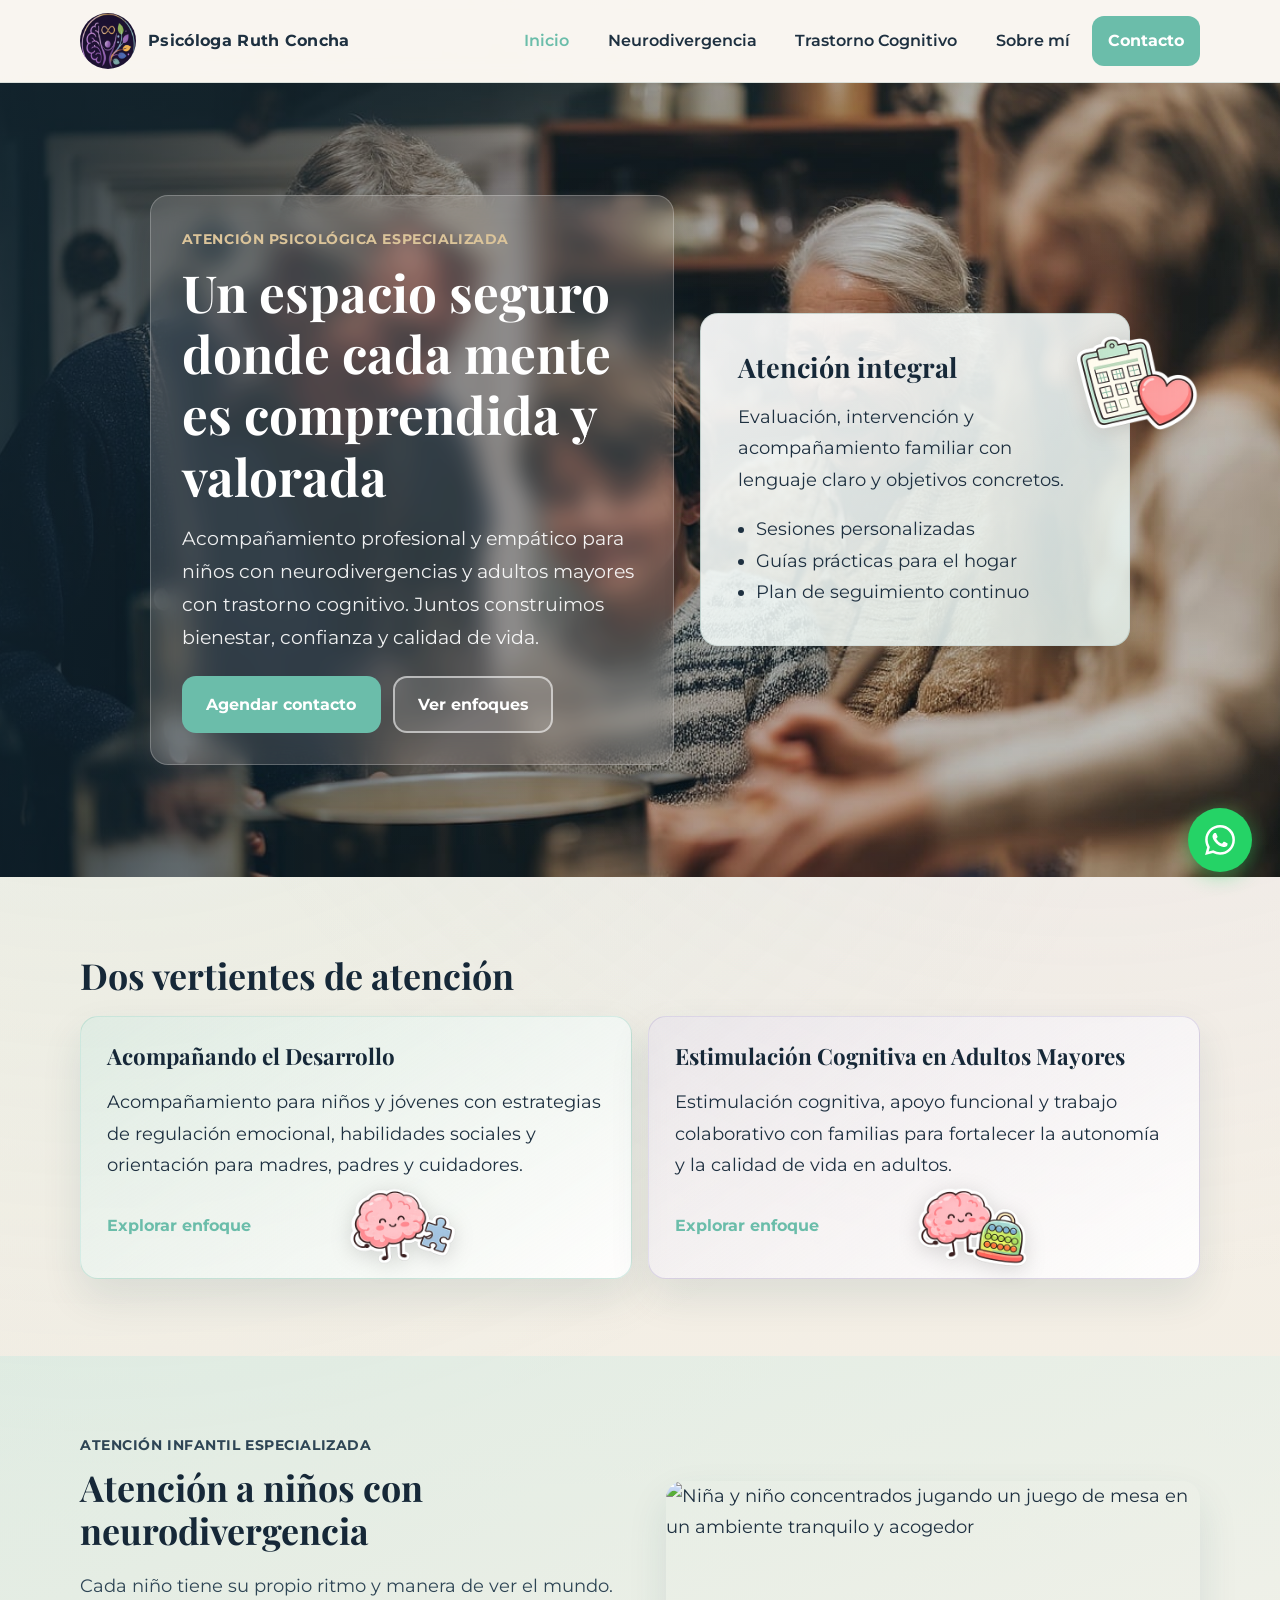
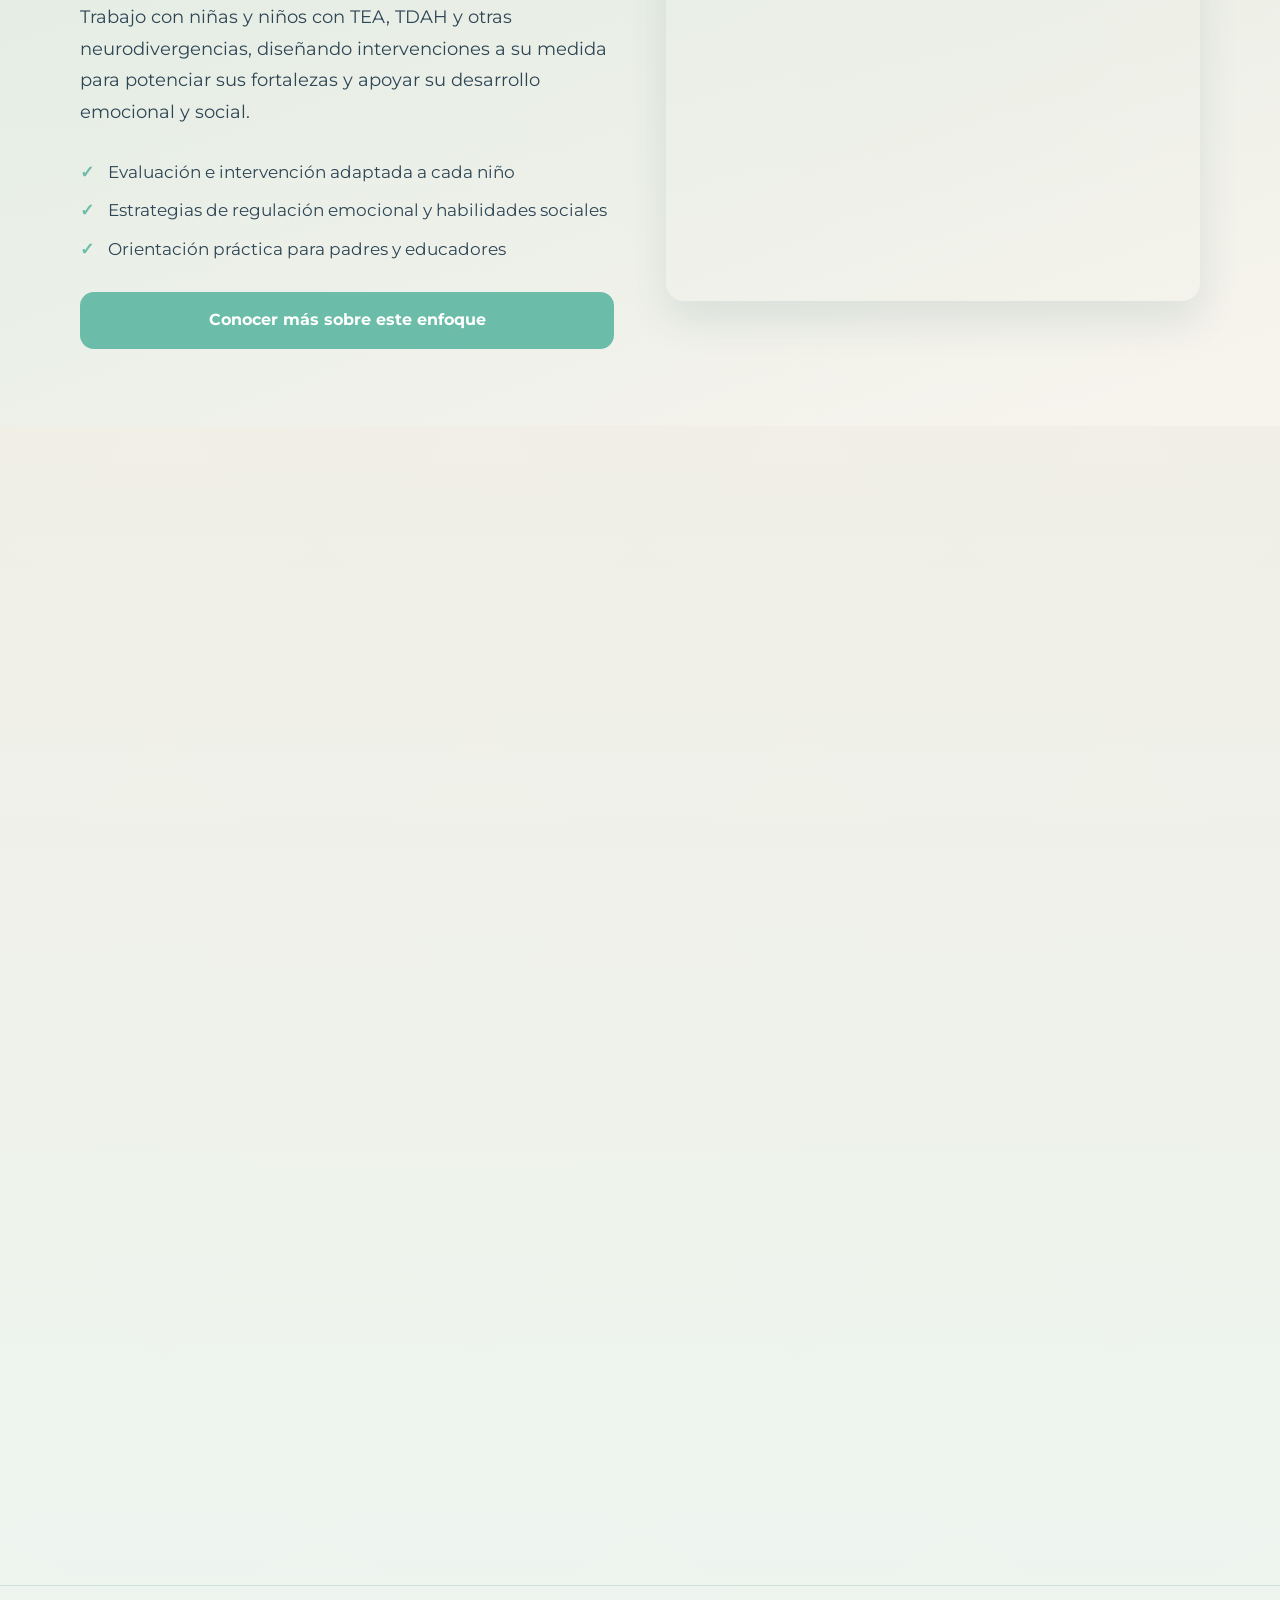
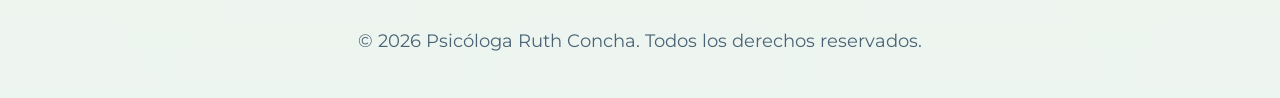
==== commit f82362b3: "nuevos iconos" ====
--- a/index.html
+++ b/index.html
@@ -65,6 +65,7 @@
             </article>
 
             <article class="intro-card" aria-label="Atención integral">
+              <img class="card-icon card-icon--mid-left" src="Imagenes/cuestionario_con_corazon.png" alt="" />
               <h2>Atención integral</h2>
               <p>Evaluación, intervención y acompañamiento familiar con lenguaje claro y objetivos concretos.</p>
               <ul>
@@ -81,6 +82,7 @@
         <h2 class="section-title">Dos vertientes de atención</h2>
         <div class="cards-grid">
           <article class="focus-card focus-card--green">
+            <img class="card-icon card-icon--bottom-center-right" src="Imagenes/brain_puzzle.png" alt="" />
             <h3>Acompañando el Desarrollo</h3>
             <p>
               Acompañamiento para niños y jóvenes con estrategias de regulación emocional, habilidades sociales
@@ -90,6 +92,7 @@
           </article>
 
           <article class="focus-card focus-card--lavender">
+            <img class="card-icon card-icon--bottom-center-right" src="Imagenes/cerebro_con_abaco.png" alt="" />
             <h3>Estimulación Cognitiva en Adultos Mayores</h3>
             <p>
               Estimulación cognitiva, apoyo funcional y trabajo colaborativo con familias para fortalecer la
@@ -160,6 +163,7 @@
 
       <section id="sobre-mi" class="section container about reveal">
         <h2 class="section-title">Sobre mí</h2>
+        <img class="section-deco" src="Imagenes/psicologa.png" alt="" />
         <p>
           Soy Ruth Concha, psicóloga con enfoque humano y experiencia en procesos terapéuticos adaptados a
           distintas necesidades cognitivas y emocionales. Mi trabajo busca que cada persona se sienta escuchada,
--- a/style.css
+++ b/style.css
@@ -291,6 +291,55 @@
   border: 1px solid var(--line);
   border-radius: var(--radius);
   box-shadow: var(--shadow);
+  position: relative;
+}
+
+.card-icon {
+  position: absolute;
+  top: -22px;
+  right: -18px;
+  width: 500px;
+  height: 110px;
+  object-fit: contain;
+  pointer-events: none;
+  user-select: none;
+  filter: drop-shadow(0 4px 10px rgba(0, 0, 0, 0.13));
+}
+
+.card-icon--mid-left {
+  top: 20%;
+  right: auto;
+  left: 215px;
+  transform: translateY(-50%);
+}
+
+.card-icon--bottom-center-right {
+  top: 60%;
+  right: auto;
+  bottom: -22px;
+  left: 58%;
+  transform: translateX(-50%);
+}
+
+.section-deco {
+  position: absolute;
+  top: 1rem;
+  right: 47rem;
+  width: 120px;
+  height: auto;
+  pointer-events: none;
+}
+
+.contact-deco {
+  position: absolute;
+  bottom: 1rem;
+  right: 1.25rem;
+  width: 88px;
+  height: 100px;
+  object-fit: contain;
+  opacity: 0.99;
+  pointer-events: none;
+  filter: drop-shadow(0 4px 10px rgba(0, 0, 0, 0.1));
 }
 
 .hero-card {
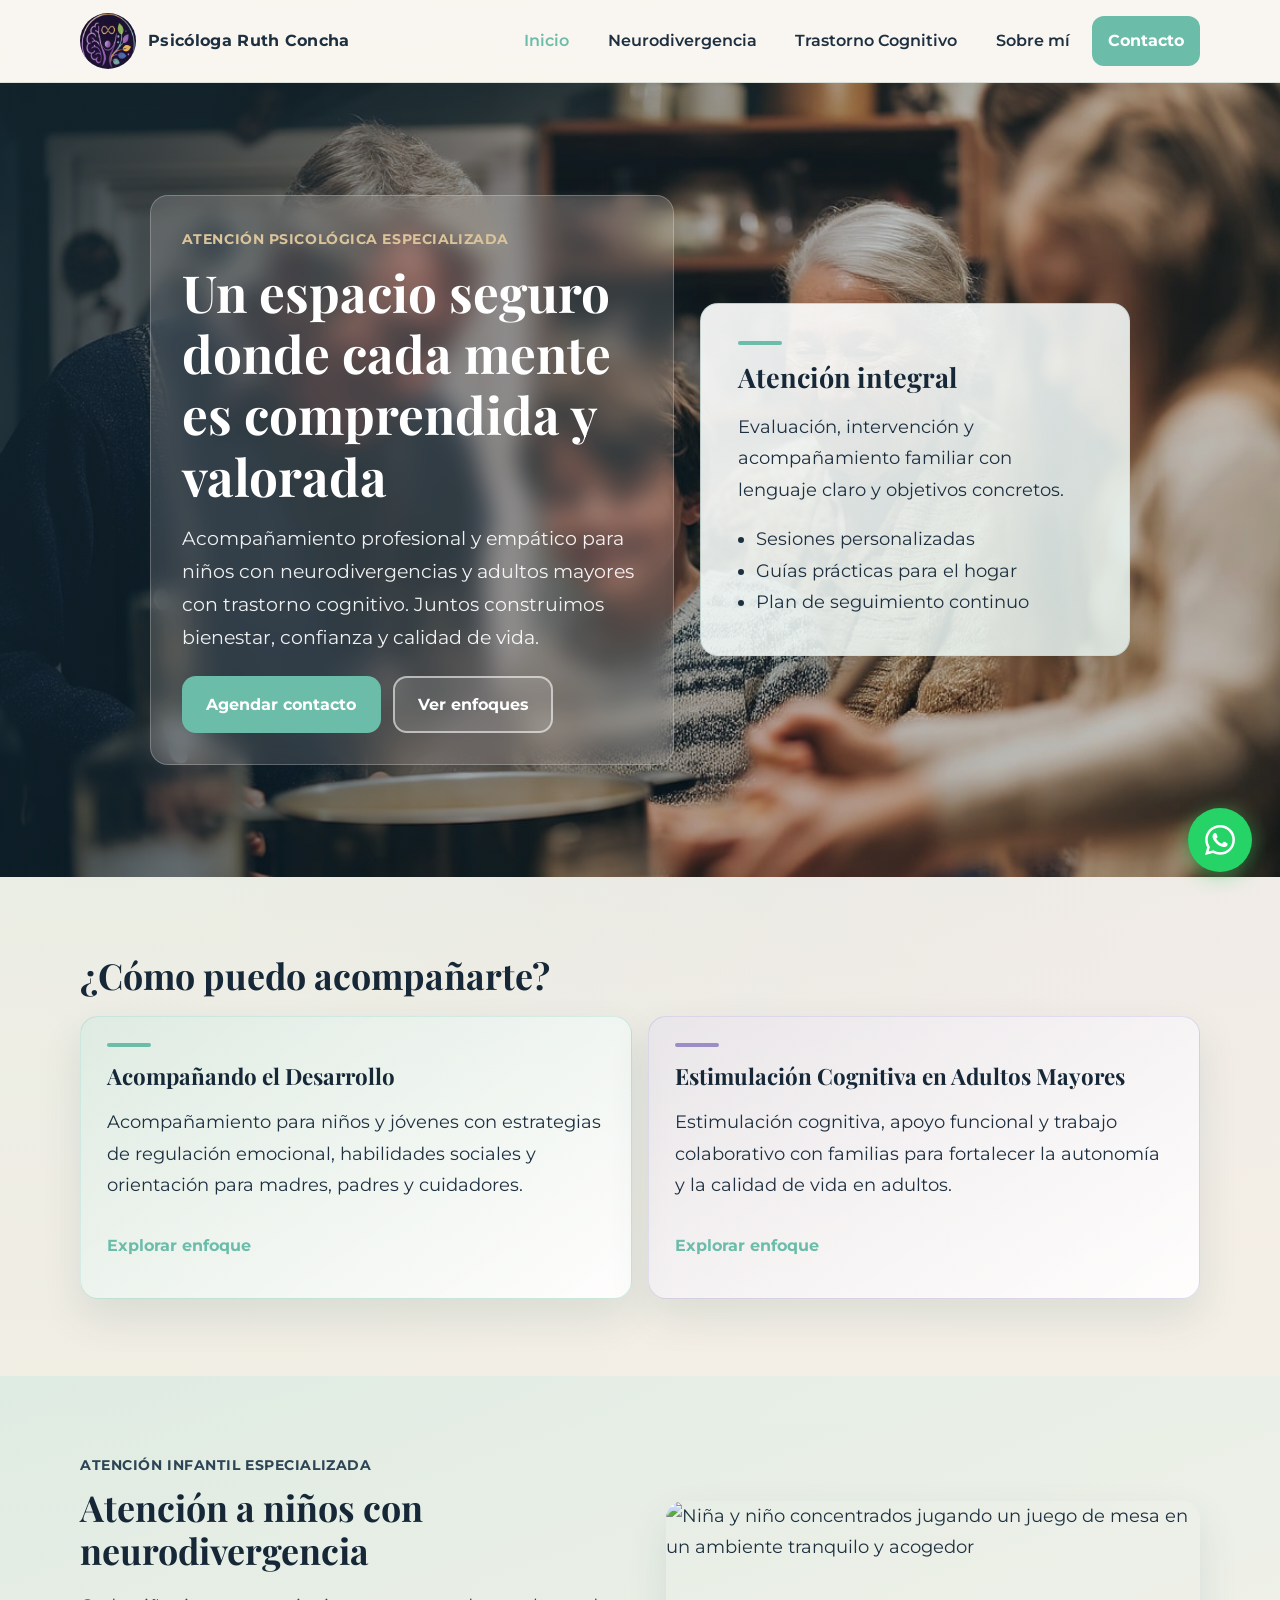
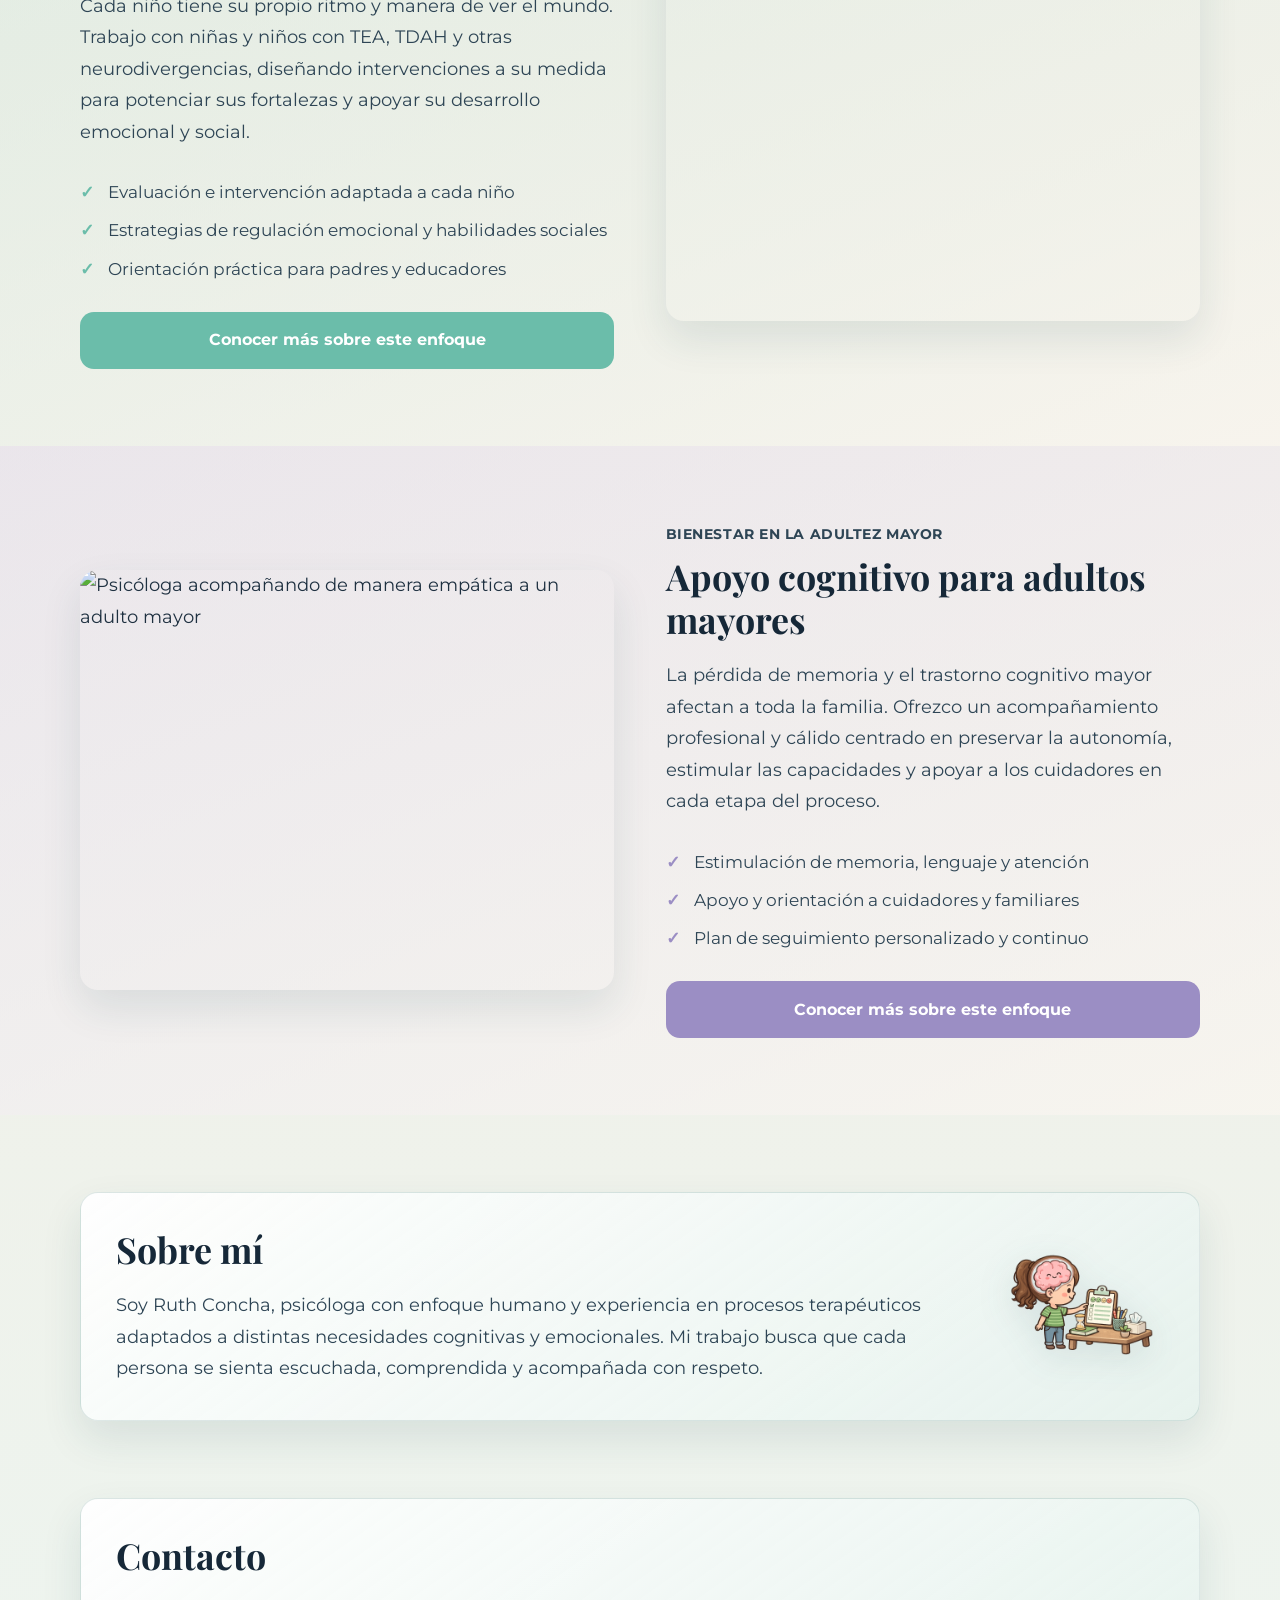
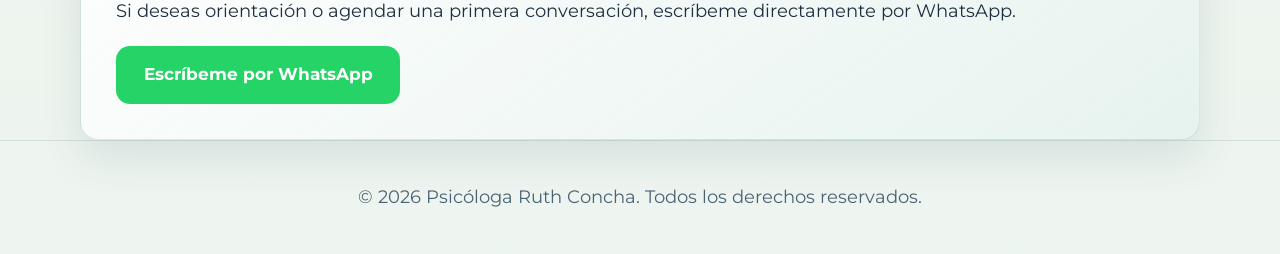
==== commit 44d0958c: "Se retiraron los iconos" ====
--- a/index.html
+++ b/index.html
@@ -65,7 +65,6 @@
             </article>
 
             <article class="intro-card" aria-label="Atención integral">
-              <img class="card-icon card-icon--mid-left" src="Imagenes/cuestionario_con_corazon.png" alt="" />
               <h2>Atención integral</h2>
               <p>Evaluación, intervención y acompañamiento familiar con lenguaje claro y objetivos concretos.</p>
               <ul>
@@ -79,10 +78,9 @@
       </section>
 
       <section id="enfoques" class="section container reveal">
-        <h2 class="section-title">Dos vertientes de atención</h2>
+        <h2 class="section-title">¿Cómo puedo acompañarte?</h2>
         <div class="cards-grid">
           <article class="focus-card focus-card--green">
-            <img class="card-icon card-icon--bottom-center-right" src="Imagenes/brain_puzzle.png" alt="" />
             <h3>Acompañando el Desarrollo</h3>
             <p>
               Acompañamiento para niños y jóvenes con estrategias de regulación emocional, habilidades sociales
@@ -92,7 +90,6 @@
           </article>
 
           <article class="focus-card focus-card--lavender">
-            <img class="card-icon card-icon--bottom-center-right" src="Imagenes/cerebro_con_abaco.png" alt="" />
             <h3>Estimulación Cognitiva en Adultos Mayores</h3>
             <p>
               Estimulación cognitiva, apoyo funcional y trabajo colaborativo con familias para fortalecer la
@@ -161,21 +158,27 @@
         </div>
       </section>
 
-      <section id="sobre-mi" class="section container about reveal">
-        <h2 class="section-title">Sobre mí</h2>
-        <img class="section-deco" src="Imagenes/psicologa.png" alt="" />
-        <p>
-          Soy Ruth Concha, psicóloga con enfoque humano y experiencia en procesos terapéuticos adaptados a
-          distintas necesidades cognitivas y emocionales. Mi trabajo busca que cada persona se sienta escuchada,
-          comprendida y acompañada con respeto.
-        </p>
+      <section id="sobre-mi" class="section container reveal">
+        <div class="about-panel">
+          <div class="about-copy">
+            <h2 class="section-title">Sobre mí</h2>
+            <p>
+              Soy Ruth Concha, psicóloga con enfoque humano y experiencia en procesos terapéuticos adaptados a
+              distintas necesidades cognitivas y emocionales. Mi trabajo busca que cada persona se sienta escuchada,
+              comprendida y acompañada con respeto.
+            </p>
+          </div>
+          <div class="about-media" aria-hidden="true">
+            <img src="Imagenes/psicologa.png" alt="" loading="lazy" />
+          </div>
+        </div>
       </section>
 
       <section id="contacto" class="section container contact reveal">
         <h2 class="section-title">Contacto</h2>
         <p>Si deseas orientación o agendar una primera conversación, escríbeme directamente por WhatsApp.</p>
         <div class="contact-actions">
-          <a class="btn btn-whatsapp btn-large" href="https://wa.me/56900000000" target="_blank" rel="noopener noreferrer">WhatsApp</a>
+          <a class="btn btn-whatsapp btn-large" href="https://wa.me/56900000000" target="_blank" rel="noopener noreferrer">Escríbeme por WhatsApp</a>
         </div>
       </section>
     </main>
--- a/style.css
+++ b/style.css
@@ -294,42 +294,6 @@
   position: relative;
 }
 
-.card-icon {
-  position: absolute;
-  top: -22px;
-  right: -18px;
-  width: 500px;
-  height: 110px;
-  object-fit: contain;
-  pointer-events: none;
-  user-select: none;
-  filter: drop-shadow(0 4px 10px rgba(0, 0, 0, 0.13));
-}
-
-.card-icon--mid-left {
-  top: 20%;
-  right: auto;
-  left: 215px;
-  transform: translateY(-50%);
-}
-
-.card-icon--bottom-center-right {
-  top: 60%;
-  right: auto;
-  bottom: -22px;
-  left: 58%;
-  transform: translateX(-50%);
-}
-
-.section-deco {
-  position: absolute;
-  top: 1rem;
-  right: 47rem;
-  width: 120px;
-  height: auto;
-  pointer-events: none;
-}
-
 .contact-deco {
   position: absolute;
   bottom: 1rem;
@@ -363,6 +327,18 @@
   background: linear-gradient(145deg, rgba(255, 255, 255, 0.92), rgba(228, 242, 238, 0.86));
 }
 
+.intro-card::before,
+.focus-card::before,
+.support-card::before {
+  content: "";
+  display: block;
+  width: 44px;
+  height: 4px;
+  border-radius: 999px;
+  background: var(--mint);
+  margin-bottom: 1rem;
+}
+
 .intro-card h2 {
   color: var(--title);
   margin-bottom: 0.75rem;
@@ -409,6 +385,52 @@
 .focus-card--lavender {
   border-color: rgba(155, 142, 196, 0.28);
   background: linear-gradient(145deg, rgba(223, 215, 244, 0.28), rgba(255, 255, 255, 0.9));
+}
+
+.focus-card--lavender::before,
+.support-card--lavender::before {
+  background: var(--lavender);
+}
+
+.support-card--sand::before {
+  background: var(--sand);
+}
+
+.support-grid {
+  display: grid;
+  grid-template-columns: repeat(3, minmax(0, 1fr));
+  gap: 1rem;
+}
+
+.support-card {
+  background: rgba(255, 255, 255, 0.9);
+  border: 1px solid var(--line);
+  border-radius: var(--radius);
+  box-shadow: var(--shadow);
+  padding: clamp(1.2rem, 2vw, 1.6rem);
+}
+
+.support-card h3 {
+  color: var(--title);
+  font-size: 1.35rem;
+  margin-bottom: 0.45rem;
+}
+
+.support-card p {
+  color: var(--text-soft);
+  margin: 0;
+}
+
+.support-card--mint {
+  background: linear-gradient(145deg, rgba(194, 232, 223, 0.4), rgba(255, 255, 255, 0.94));
+}
+
+.support-card--lavender {
+  background: linear-gradient(145deg, rgba(223, 215, 244, 0.34), rgba(255, 255, 255, 0.94));
+}
+
+.support-card--sand {
+  background: linear-gradient(145deg, rgba(224, 200, 154, 0.26), rgba(255, 255, 255, 0.94));
 }
 
 .image-section {
@@ -467,10 +489,38 @@
   color: var(--lavender);
 }
 
-.about,
+.about-panel,
 .contact {
   padding: clamp(1.4rem, 3vw, 2.2rem);
+  padding-right: clamp(1.4rem, 3vw, 2.2rem);
   background: linear-gradient(145deg, rgba(255, 255, 255, 0.92), rgba(228, 242, 238, 0.72));
+  border: 1px solid var(--line);
+  border-radius: var(--radius);
+  box-shadow: var(--shadow);
+}
+
+.about-panel {
+  display: grid;
+  grid-template-columns: minmax(0, 1fr) 180px;
+  gap: clamp(1rem, 3vw, 2rem);
+  align-items: center;
+}
+
+.about-copy p {
+  margin: 0;
+  color: var(--text-soft);
+}
+
+.about-media {
+  display: flex;
+  justify-content: center;
+}
+
+.about-media img {
+  width: min(160px, 100%);
+  height: auto;
+  object-fit: contain;
+  filter: drop-shadow(0 10px 18px rgba(30, 70, 80, 0.12));
 }
 
 .contact p {
@@ -637,6 +687,10 @@
   }
 
   .cards-grid {
+    grid-template-columns: 1fr;
+  }
+
+  .support-grid {
     grid-template-columns: 1fr;
   }
 
@@ -680,6 +734,24 @@
   .nav-links a {
     width: 100%;
   }
+
+  .intro-card,
+  .focus-card {
+    padding-right: clamp(1.2rem, 4vw, 1.8rem);
+  }
+
+  .about-panel {
+    grid-template-columns: 1fr;
+  }
+
+  .about-media {
+    justify-content: flex-start;
+  }
+
+  .contact-deco {
+    width: 68px;
+    height: 68px;
+  }
 }
 
 @media (min-width: 921px) {
@@ -715,6 +787,11 @@
     height: 56px;
     bottom: 1.25rem;
     right: 1.25rem;
+  }
+
+  .contact-deco {
+    width: 52px;
+    height: 52px;
   }
 }
 
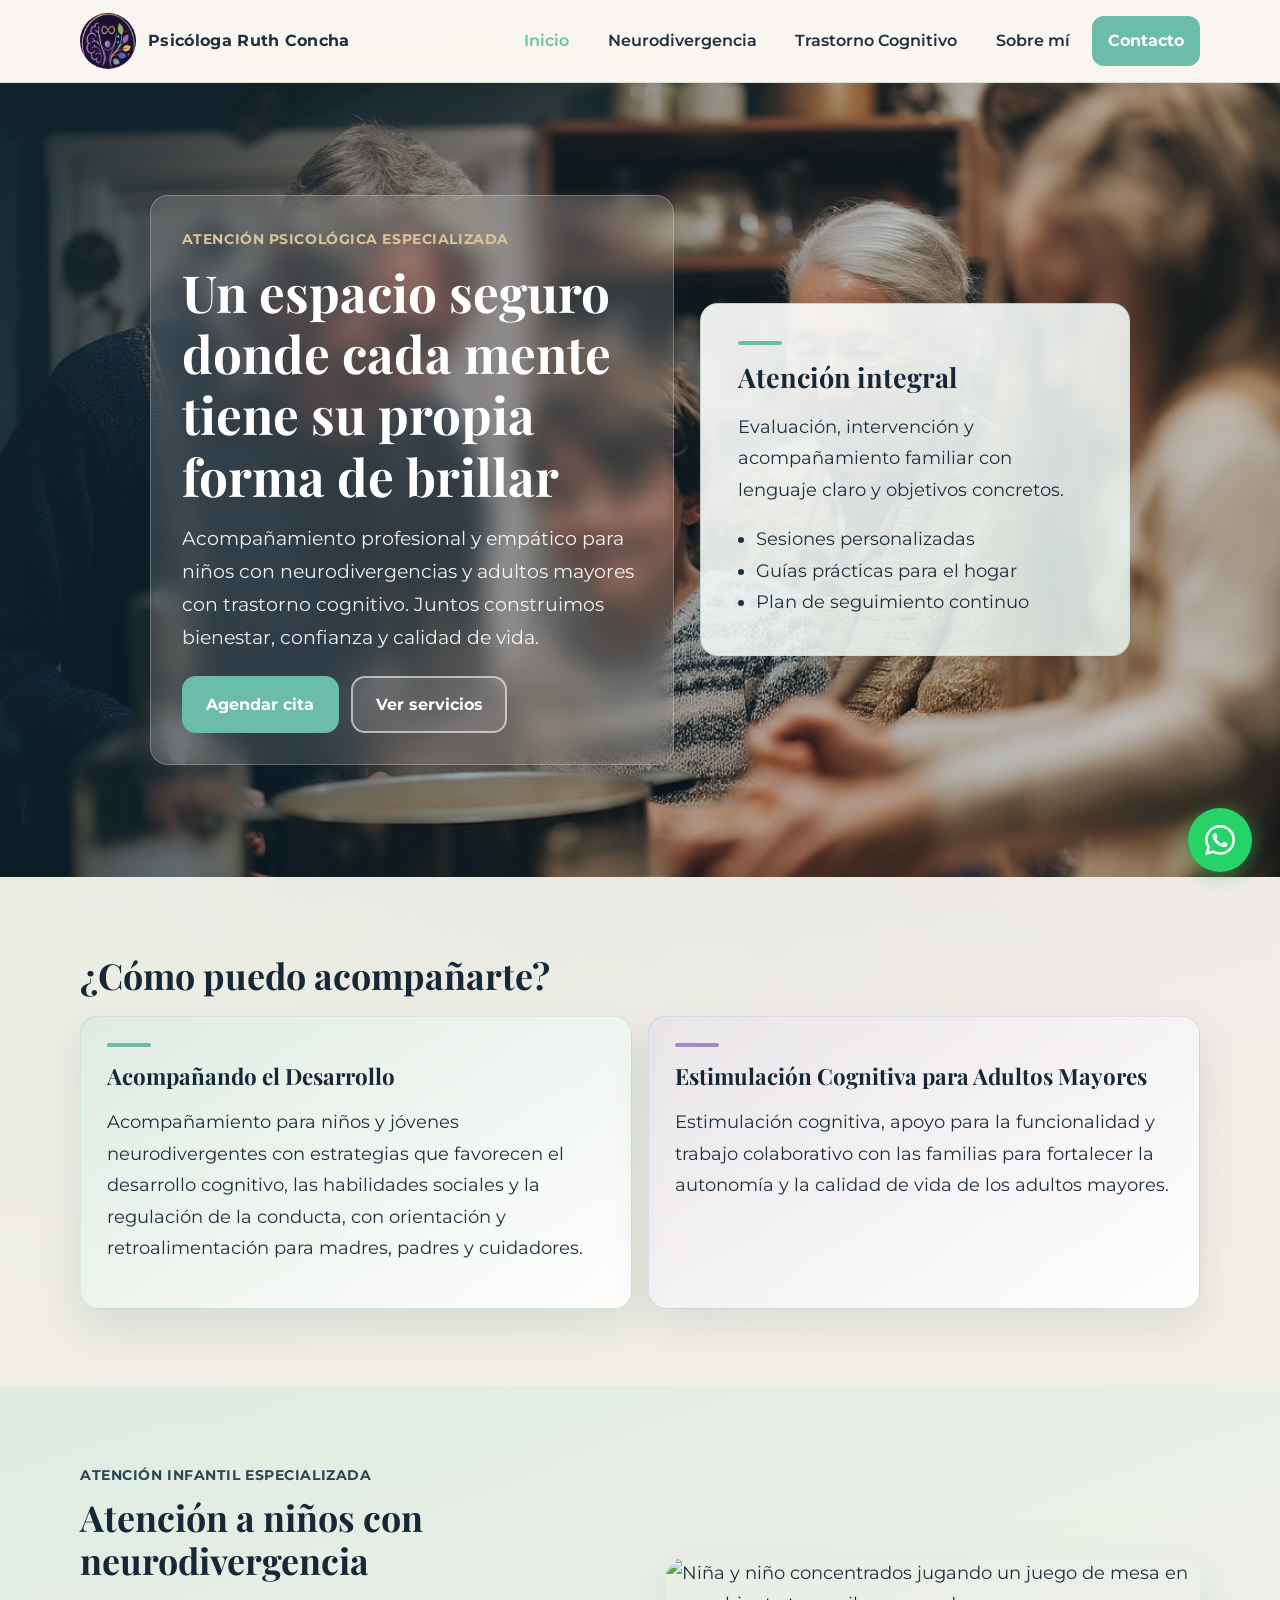
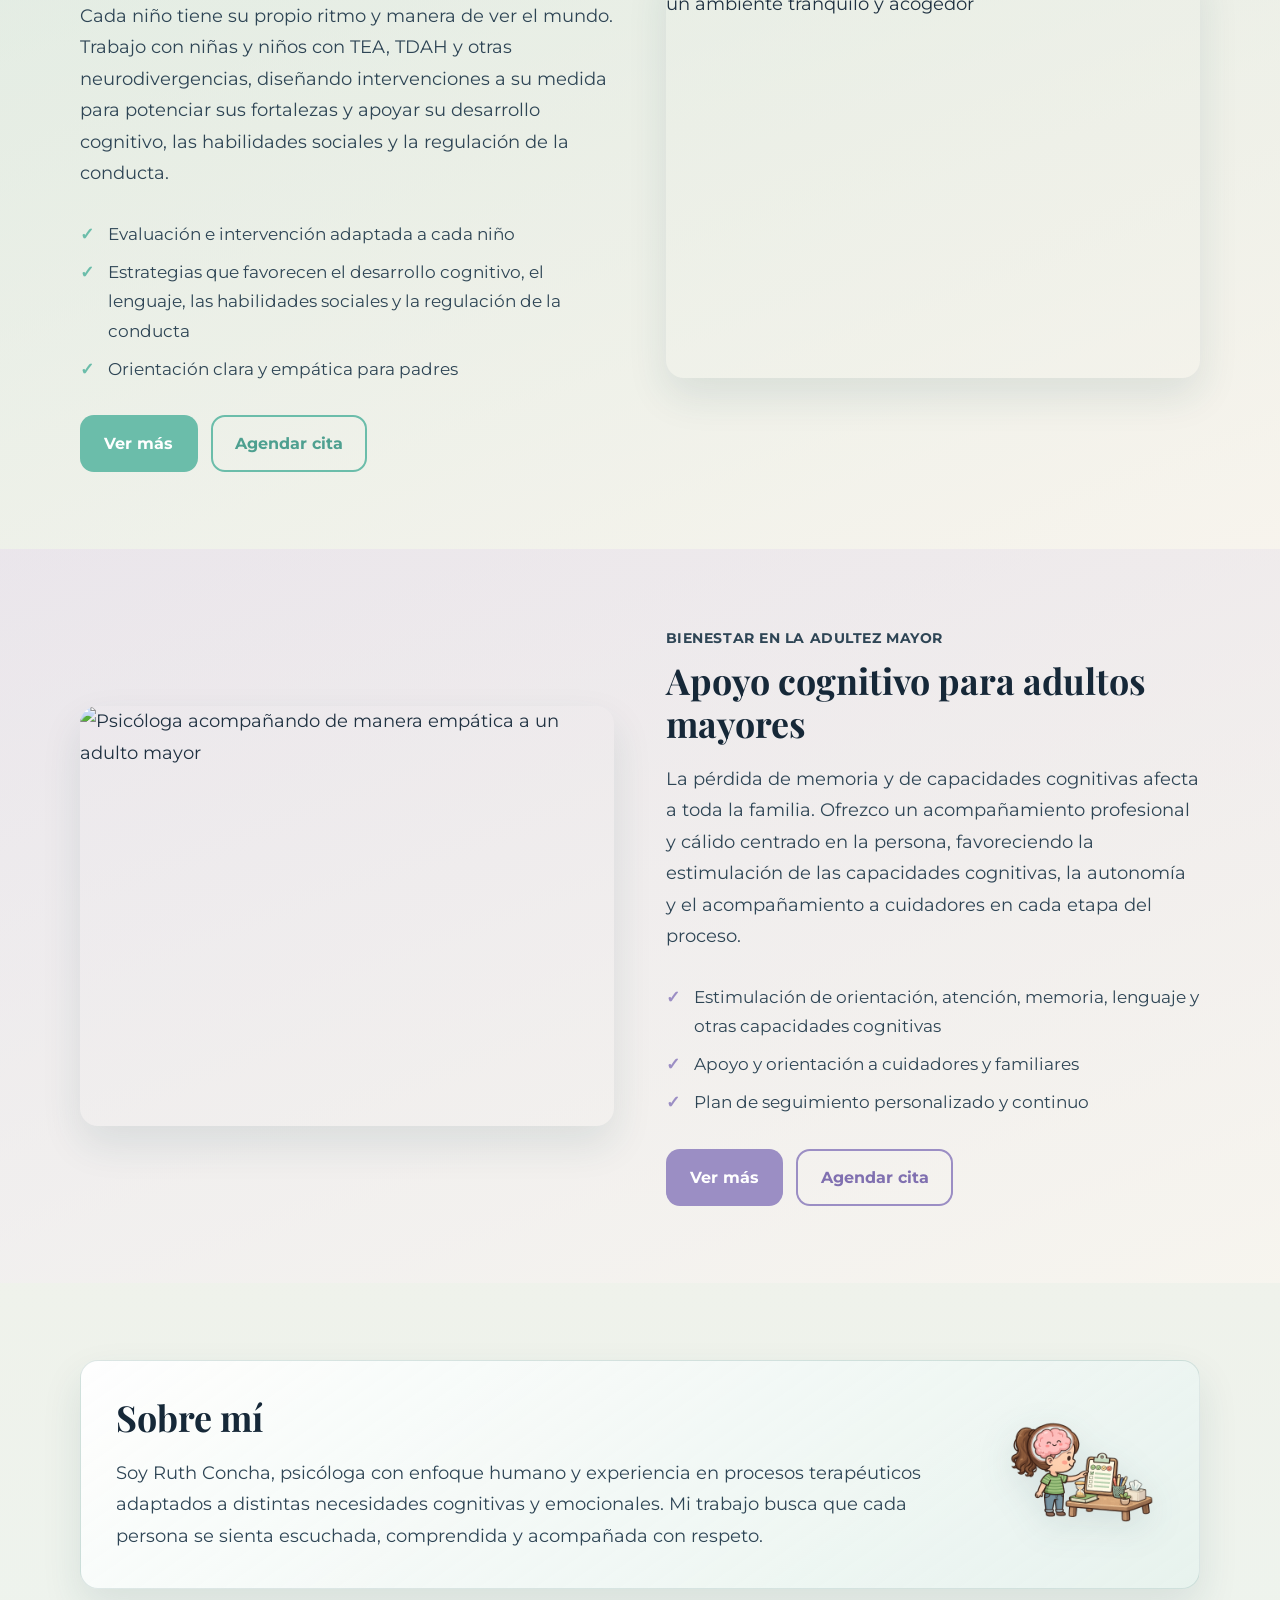
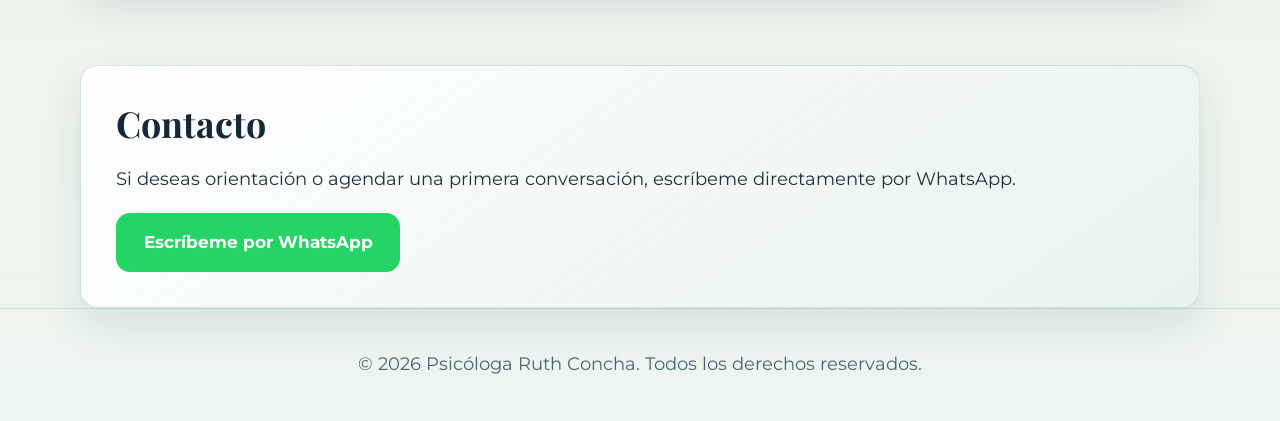
==== commit d1950ac6: "Cambios sugeridos en texto" ====
--- a/index.html
+++ b/index.html
@@ -53,14 +53,14 @@
           <div class="hero-layout">
             <article class="hero-card" aria-label="Propuesta de valor principal">
               <p class="eyebrow">Atención psicológica especializada</p>
-              <h1>Un espacio seguro donde cada mente es comprendida y valorada</h1>
+              <h1>Un espacio seguro donde cada mente tiene su propia forma de brillar</h1>
               <p class="lead">
                 Acompañamiento profesional y empático para niños con neurodivergencias y adultos mayores
                 con trastorno cognitivo. Juntos construimos bienestar, confianza y calidad de vida.
               </p>
               <div class="hero-actions">
-                <a class="btn btn-primary" href="#contacto">Agendar contacto</a>
-                <a class="btn btn-secondary" href="#enfoques">Ver enfoques</a>
+                <a class="btn btn-primary" href="#contacto">Agendar cita</a>
+                <a class="btn btn-secondary" href="#enfoques">Ver servicios</a>
               </div>
             </article>
 
@@ -83,19 +83,16 @@
           <article class="focus-card focus-card--green">
             <h3>Acompañando el Desarrollo</h3>
             <p>
-              Acompañamiento para niños y jóvenes con estrategias de regulación emocional, habilidades sociales
-              y orientación para madres, padres y cuidadores.
+              Acompañamiento para niños y jóvenes neurodivergentes con estrategias que favorecen el desarrollo cognitivo, las habilidades sociales y la regulación de la conducta, con orientación y retroalimentación para madres, padres y cuidadores.
             </p>
-            <a class="btn btn-link" href="neurodivergencia.html">Explorar enfoque</a>
           </article>
 
           <article class="focus-card focus-card--lavender">
-            <h3>Estimulación Cognitiva en Adultos Mayores</h3>
+            <h3>Estimulación Cognitiva para Adultos Mayores</h3>
             <p>
-              Estimulación cognitiva, apoyo funcional y trabajo colaborativo con familias para fortalecer la
-              autonomía y la calidad de vida en adultos.
+              Estimulación cognitiva, apoyo para la funcionalidad y trabajo colaborativo con las familias para fortalecer la
+              autonomía y la calidad de vida de los adultos mayores.
             </p>
-            <a class="btn btn-link" href="trastorno-cognitivo.html">Explorar enfoque</a>
           </article>
         </div>
       </section>
@@ -109,14 +106,17 @@
               <p>
                 Cada niño tiene su propio ritmo y manera de ver el mundo. Trabajo con niñas y niños con TEA,
                 TDAH y otras neurodivergencias, diseñando intervenciones a su medida para potenciar sus
-                fortalezas y apoyar su desarrollo emocional y social.
+                fortalezas y apoyar su desarrollo cognitivo, las habilidades sociales y la regulación de la conducta.
               </p>
               <ul class="feature-list feature-list--mint">
                 <li>Evaluación e intervención adaptada a cada niño</li>
-                <li>Estrategias de regulación emocional y habilidades sociales</li>
-                <li>Orientación práctica para padres y educadores</li>
+                <li>Estrategias que favorecen el desarrollo cognitivo, el lenguaje, las habilidades sociales y la regulación de la conducta</li>
+                <li>Orientación clara y empática para padres</li>
               </ul>
-              <a class="btn btn-mint" href="neurodivergencia.html">Conocer más sobre este enfoque</a>
+              <div class="section-actions">
+                <a class="btn btn-mint" href="neurodivergencia.html">Ver más</a>
+                <a class="btn btn-outline-mint" href="#contacto">Agendar cita</a>
+              </div>
             </div>
             <div class="section-image">
               <img
@@ -143,16 +143,19 @@
               <p class="eyebrow-lavender">Bienestar en la adultez mayor</p>
               <h2 class="section-title">Apoyo cognitivo para adultos mayores</h2>
               <p>
-                La pérdida de memoria y el trastorno cognitivo mayor afectan a toda la familia. Ofrezco
-                un acompañamiento profesional y cálido centrado en preservar la autonomía, estimular las
-                capacidades y apoyar a los cuidadores en cada etapa del proceso.
+                La pérdida de memoria y de capacidades cognitivas afecta a toda la familia. Ofrezco
+                un acompañamiento profesional y cálido centrado en la persona, favoreciendo la estimulación
+                de las capacidades cognitivas, la autonomía y el acompañamiento a cuidadores en cada etapa del proceso.
               </p>
               <ul class="feature-list feature-list--lavender">
-                <li>Estimulación de memoria, lenguaje y atención</li>
+                <li>Estimulación de orientación, atención, memoria, lenguaje y otras capacidades cognitivas</li>
                 <li>Apoyo y orientación a cuidadores y familiares</li>
                 <li>Plan de seguimiento personalizado y continuo</li>
               </ul>
-              <a class="btn btn-lavender" href="trastorno-cognitivo.html">Conocer más sobre este enfoque</a>
+              <div class="section-actions">
+                <a class="btn btn-lavender" href="trastorno-cognitivo.html">Ver más</a>
+                <a class="btn btn-outline-lavender" href="#contacto">Agendar cita</a>
+              </div>
             </div>
           </div>
         </div>
--- a/style.css
+++ b/style.css
@@ -151,9 +151,23 @@
   color: var(--mint);
 }
 
+.theme-cognitive .nav-links a[aria-current="page"] {
+  color: var(--lavender);
+}
+
 .nav-links a:hover,
 .nav-links a:focus-visible {
   background: rgba(107, 189, 170, 0.16);
+}
+
+.nav-links a[href="trastorno-cognitivo.html"]:hover,
+.nav-links a[href="trastorno-cognitivo.html"]:focus-visible {
+  background: rgba(155, 142, 196, 0.18);
+}
+
+.theme-cognitive .nav-links a:hover,
+.theme-cognitive .nav-links a:focus-visible {
+  background: rgba(155, 142, 196, 0.18);
 }
 
 .nav-links .nav-cta {
@@ -162,9 +176,18 @@
   font-weight: 700;
 }
 
+.theme-cognitive .nav-links .nav-cta {
+  background: var(--lavender);
+}
+
 .nav-links .nav-cta:hover,
 .nav-links .nav-cta:focus-visible {
   background: var(--mint-dark);
+}
+
+.theme-cognitive .nav-links .nav-cta:hover,
+.theme-cognitive .nav-links .nav-cta:focus-visible {
+  background: var(--lavender-dark);
 }
 
 .section {
@@ -278,7 +301,7 @@
 
 .lead {
   color: rgba(255, 255, 255, 0.92);
-  max-width: 64ch;
+  max-width: 90ch;
   font-size: clamp(1.05rem, 2.4vw, 1.18rem);
 }
 
@@ -416,6 +439,14 @@
   margin-bottom: 0.45rem;
 }
 
+.support-card h4 {
+  color: var(--title);
+  font-family: "Playfair Display", serif;
+  font-size: 1.22rem;
+  line-height: 1.2;
+  margin: 0 0 0.45rem;
+}
+
 .support-card p {
   color: var(--text-soft);
   margin: 0;
@@ -431,6 +462,47 @@
 
 .support-card--sand {
   background: linear-gradient(145deg, rgba(224, 200, 154, 0.26), rgba(255, 255, 255, 0.94));
+}
+
+.service-stack {
+  display: grid;
+  gap: clamp(1.4rem, 3vw, 2rem);
+}
+
+.service-panel {
+  border: 1px solid var(--line);
+  border-radius: var(--radius);
+  box-shadow: var(--shadow);
+  padding: clamp(1.35rem, 3vw, 2rem);
+  background: rgba(255, 255, 255, 0.9);
+}
+
+.service-panel--mint {
+  background: linear-gradient(145deg, rgba(194, 232, 223, 0.32), rgba(255, 255, 255, 0.94));
+}
+
+.service-panel--lavender {
+  background: linear-gradient(145deg, rgba(223, 215, 244, 0.3), rgba(255, 255, 255, 0.94));
+}
+
+.service-header {
+  max-width: 850px;
+  margin-bottom: clamp(1rem, 2.4vw, 1.4rem);
+}
+
+.service-header h3 {
+  color: var(--title);
+  font-size: clamp(1.55rem, 2.4vw, 2rem);
+  margin-bottom: 0.55rem;
+}
+
+.service-header p:last-child {
+  color: var(--text-soft);
+  margin: 0;
+}
+
+.service-header--wide {
+  max-width: 940px;
 }
 
 .image-section {
@@ -531,6 +603,13 @@
   display: flex;
   flex-wrap: wrap;
   gap: 0.8rem;
+}
+
+.section-actions {
+  display: flex;
+  flex-wrap: wrap;
+  gap: 0.8rem;
+  margin-top: 0.2rem;
 }
 
 .btn {
@@ -586,6 +665,30 @@
 .btn-lavender:hover,
 .btn-lavender:focus-visible {
   background: var(--lavender-dark);
+  transform: translateY(-2px);
+}
+
+.btn-outline-mint {
+  background: transparent;
+  color: var(--mint-dark);
+  border-color: var(--mint);
+}
+
+.btn-outline-mint:hover,
+.btn-outline-mint:focus-visible {
+  background: rgba(107, 189, 170, 0.12);
+  transform: translateY(-2px);
+}
+
+.btn-outline-lavender {
+  background: transparent;
+  color: var(--lavender-dark);
+  border-color: var(--lavender);
+}
+
+.btn-outline-lavender:hover,
+.btn-outline-lavender:focus-visible {
+  background: rgba(155, 142, 196, 0.12);
   transform: translateY(-2px);
 }
 
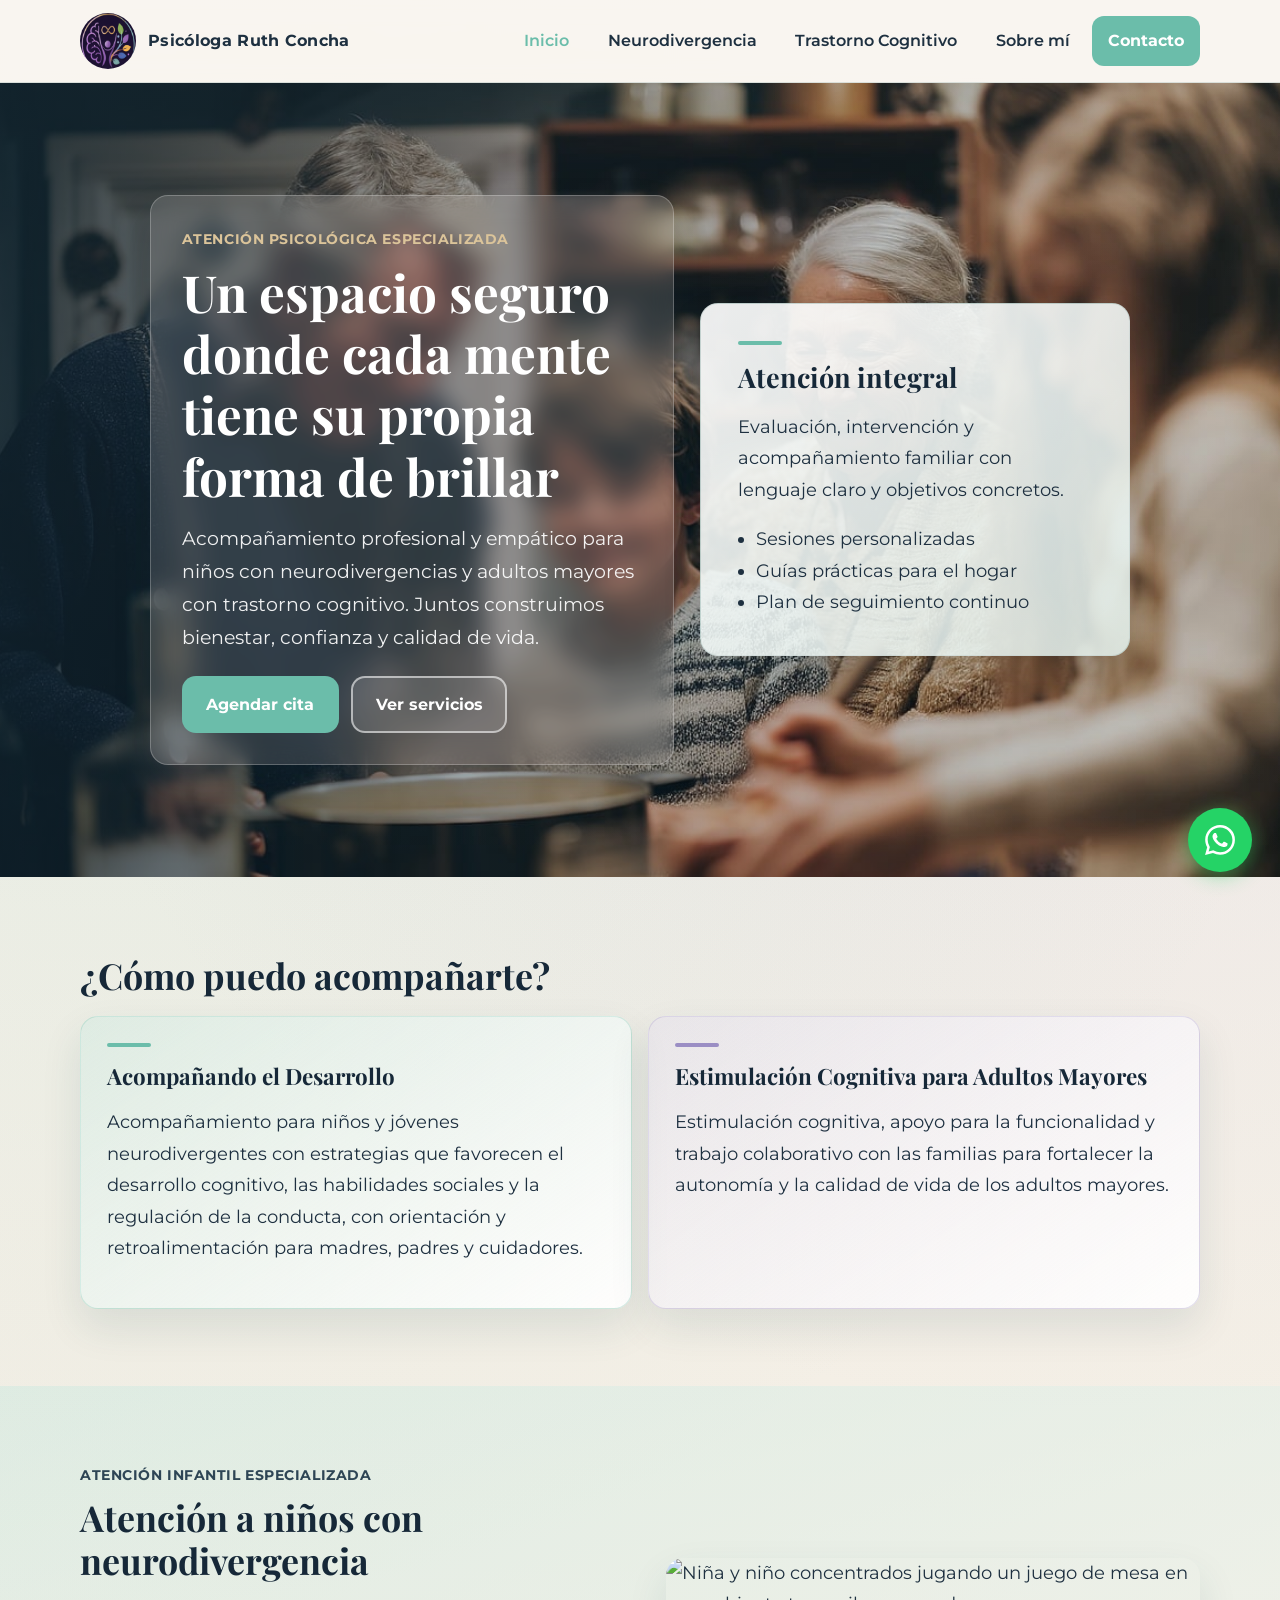
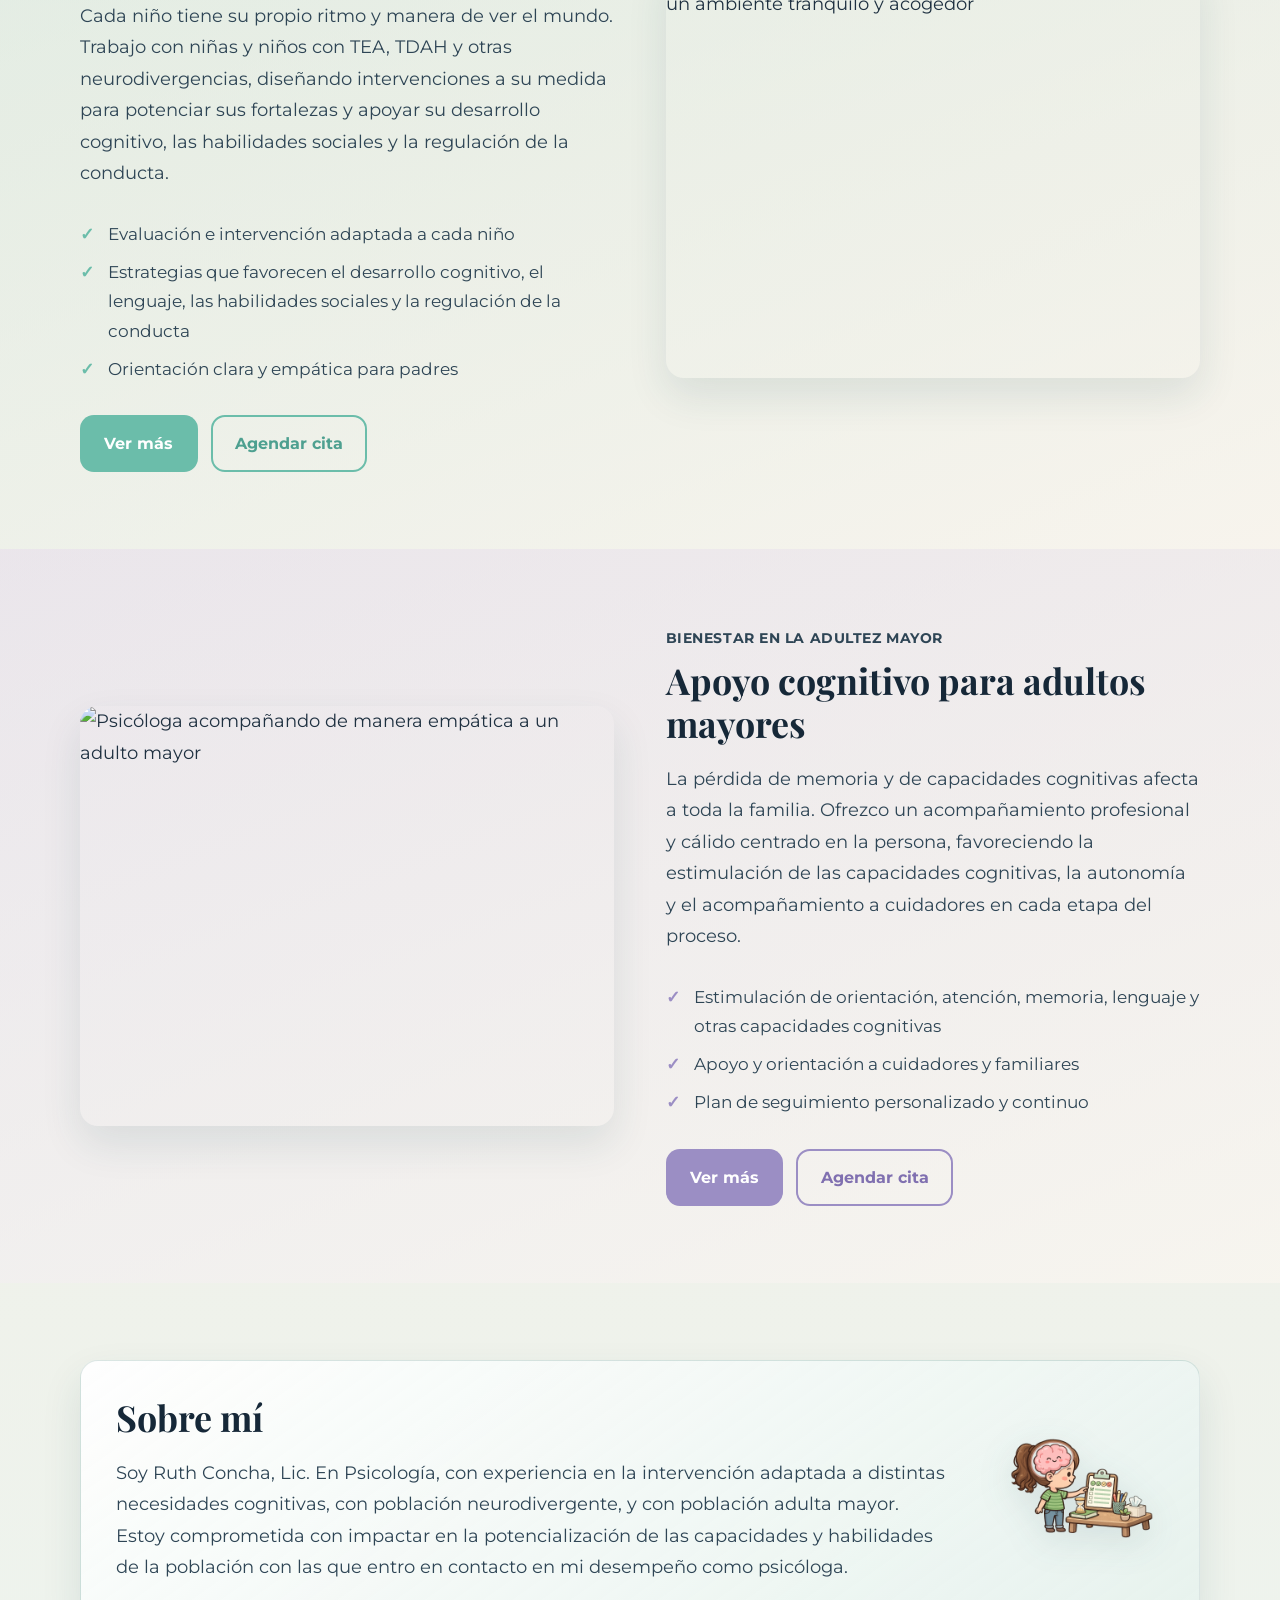
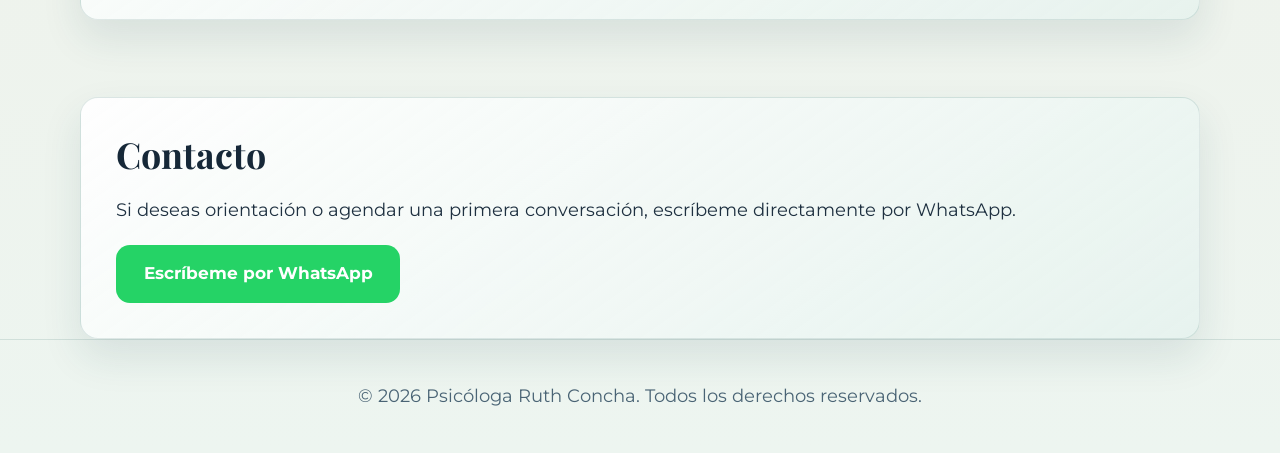
==== commit cb54d494: "Cambios sugeridos en texto sobre mi" ====
--- a/index.html
+++ b/index.html
@@ -166,9 +166,10 @@
           <div class="about-copy">
             <h2 class="section-title">Sobre mí</h2>
             <p>
-              Soy Ruth Concha, psicóloga con enfoque humano y experiencia en procesos terapéuticos adaptados a
-              distintas necesidades cognitivas y emocionales. Mi trabajo busca que cada persona se sienta escuchada,
-              comprendida y acompañada con respeto.
+              Soy Ruth Concha, Lic. En Psicología, con experiencia en la intervención adaptada a distintas necesidades cognitivas, con población neurodivergente, y con población adulta mayor. 
+            </p>
+            <p>  
+              Estoy comprometida con   impactar en la potencialización de las capacidades y habilidades de la población con las que entro en contacto en mi desempeño como psicóloga.
             </p>
           </div>
           <div class="about-media" aria-hidden="true">
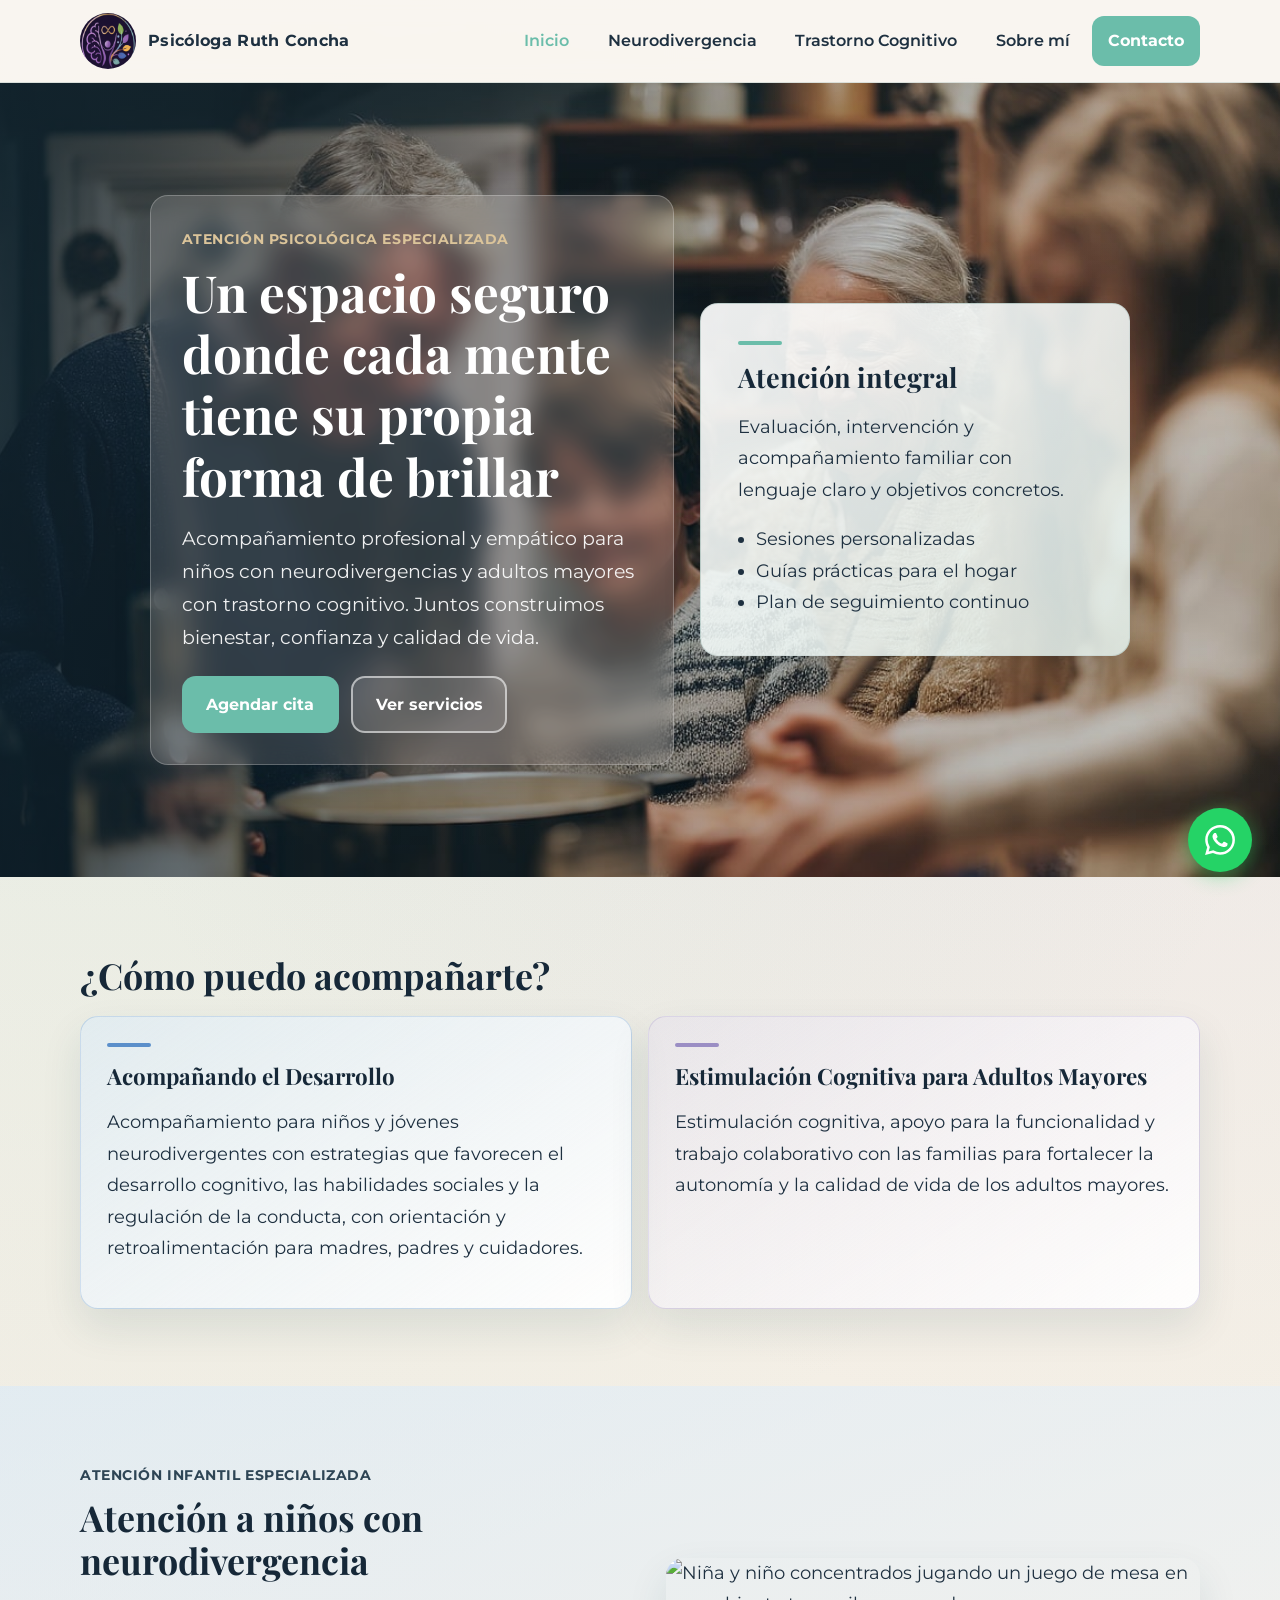
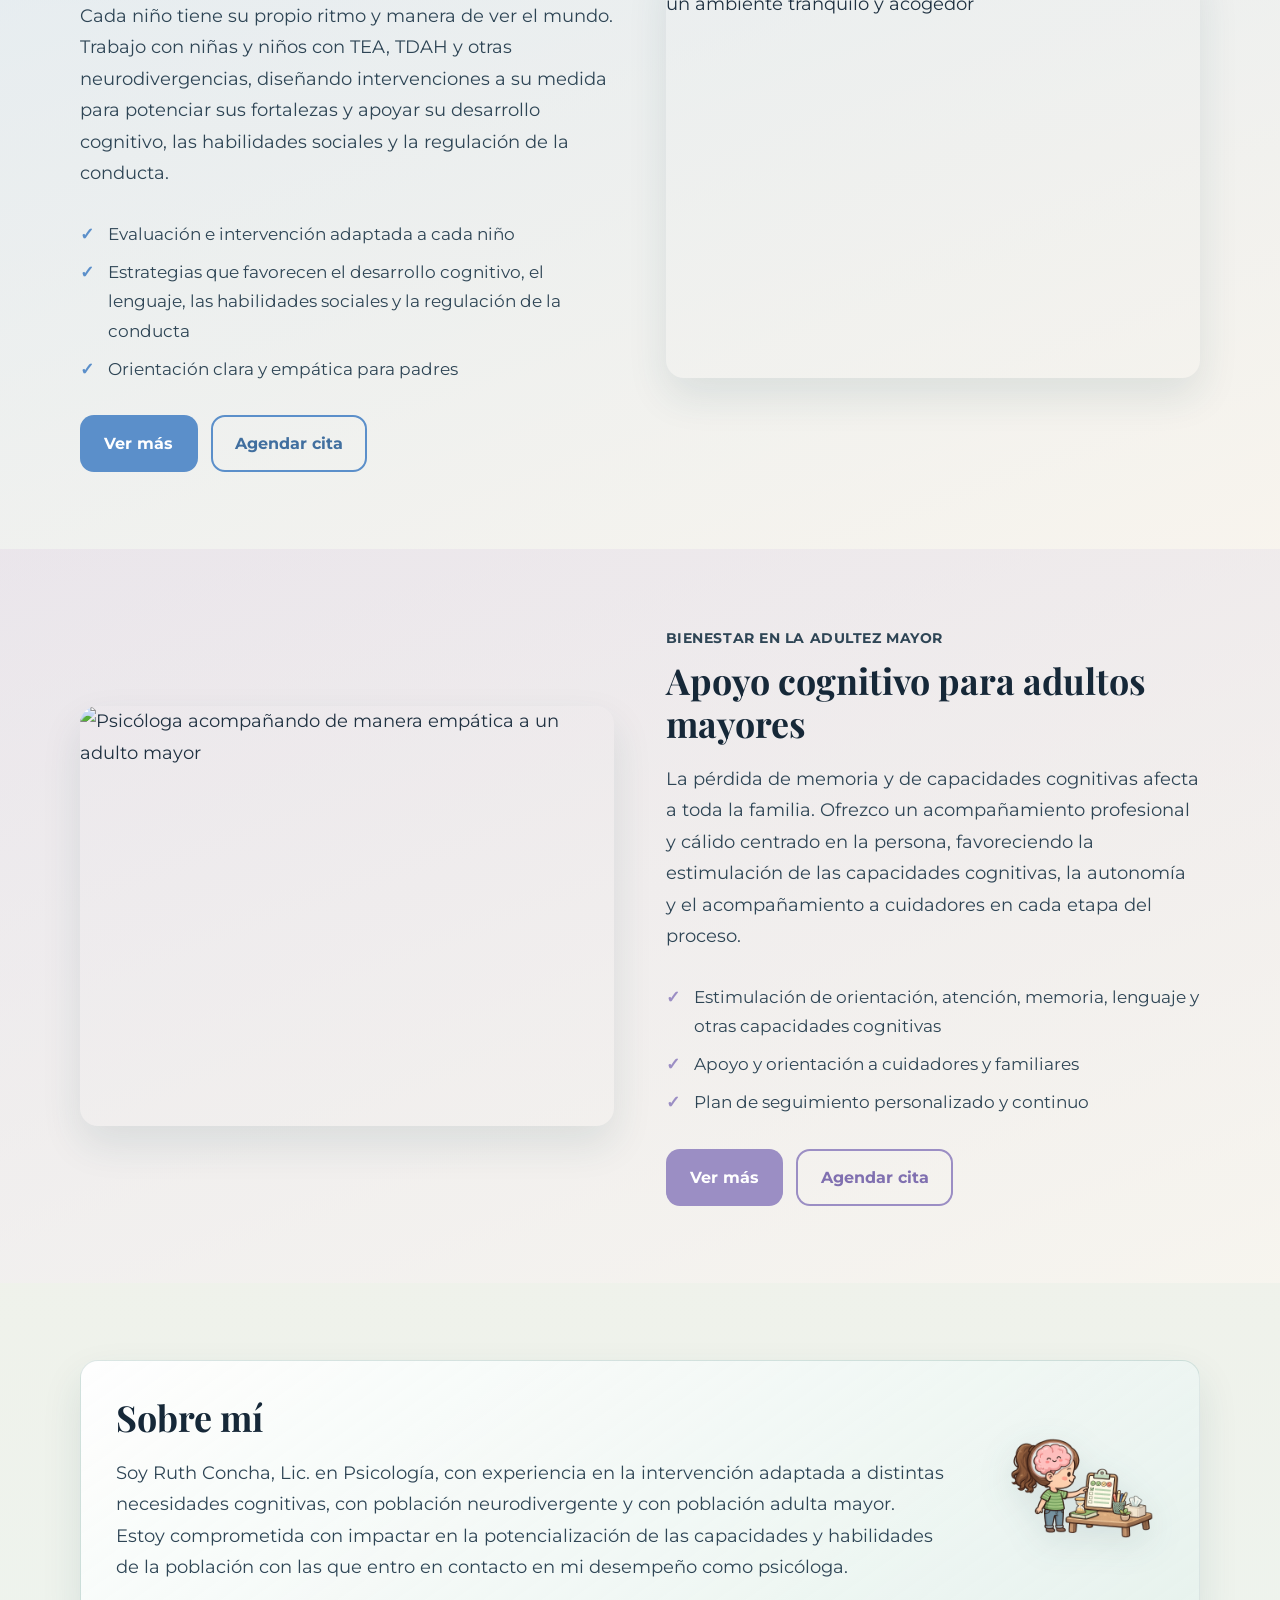
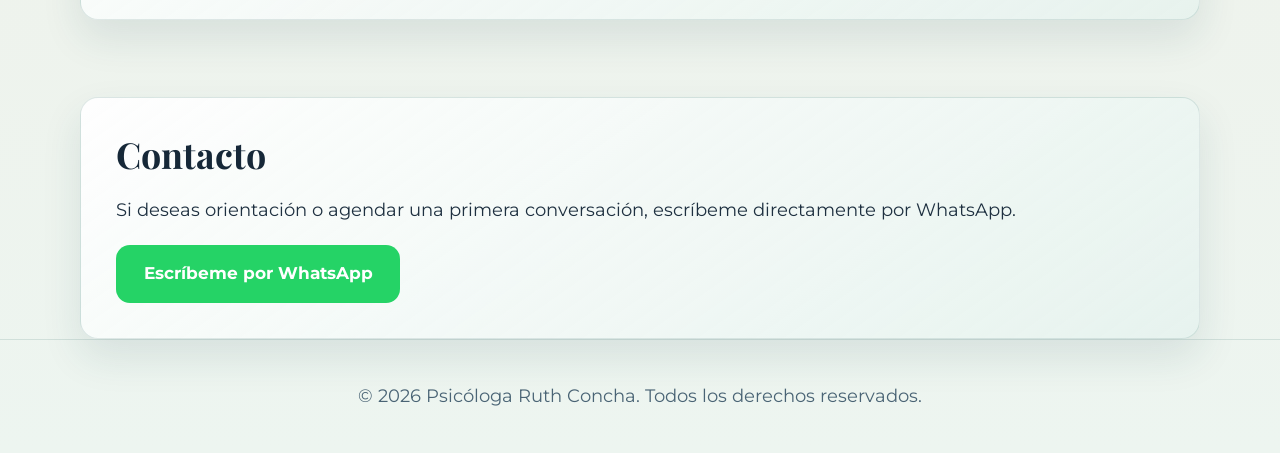
==== commit bbbd1337: "cambio de color de la pagina de neurodivergencias" ====
--- a/index.html
+++ b/index.html
@@ -80,7 +80,7 @@
       <section id="enfoques" class="section container reveal">
         <h2 class="section-title">¿Cómo puedo acompañarte?</h2>
         <div class="cards-grid">
-          <article class="focus-card focus-card--green">
+          <article class="focus-card focus-card--blue">
             <h3>Acompañando el Desarrollo</h3>
             <p>
               Acompañamiento para niños y jóvenes neurodivergentes con estrategias que favorecen el desarrollo cognitivo, las habilidades sociales y la regulación de la conducta, con orientación y retroalimentación para madres, padres y cuidadores.
@@ -97,25 +97,25 @@
         </div>
       </section>
 
-      <section id="ninos" class="section section--mint-tint reveal">
+      <section id="ninos" class="section section--blue-tint reveal">
         <div class="container">
           <div class="image-section">
             <div class="section-text">
-              <p class="eyebrow-dark">Atención infantil especializada</p>
+              <p class="eyebrow-blue">Atención infantil especializada</p>
               <h2 class="section-title">Atención a niños con neurodivergencia</h2>
               <p>
                 Cada niño tiene su propio ritmo y manera de ver el mundo. Trabajo con niñas y niños con TEA,
                 TDAH y otras neurodivergencias, diseñando intervenciones a su medida para potenciar sus
                 fortalezas y apoyar su desarrollo cognitivo, las habilidades sociales y la regulación de la conducta.
               </p>
-              <ul class="feature-list feature-list--mint">
+              <ul class="feature-list feature-list--blue">
                 <li>Evaluación e intervención adaptada a cada niño</li>
                 <li>Estrategias que favorecen el desarrollo cognitivo, el lenguaje, las habilidades sociales y la regulación de la conducta</li>
                 <li>Orientación clara y empática para padres</li>
               </ul>
               <div class="section-actions">
-                <a class="btn btn-mint" href="neurodivergencia.html">Ver más</a>
-                <a class="btn btn-outline-mint" href="#contacto">Agendar cita</a>
+                <a class="btn btn-blue" href="neurodivergencia.html">Ver más</a>
+                <a class="btn btn-outline-blue" href="#contacto">Agendar cita</a>
               </div>
             </div>
             <div class="section-image">
@@ -166,7 +166,7 @@
           <div class="about-copy">
             <h2 class="section-title">Sobre mí</h2>
             <p>
-              Soy Ruth Concha, Lic. En Psicología, con experiencia en la intervención adaptada a distintas necesidades cognitivas, con población neurodivergente, y con población adulta mayor. 
+              Soy Ruth Concha, Lic. en Psicología, con experiencia en la intervención adaptada a distintas necesidades cognitivas, con población neurodivergente y con población adulta mayor.
             </p>
             <p>  
               Estoy comprometida con   impactar en la potencialización de las capacidades y habilidades de la población con las que entro en contacto en mi desempeño como psicóloga.
--- a/style.css
+++ b/style.css
@@ -11,6 +11,9 @@
   --mint: #6bbdaa;
   --mint-dark: #4ea090;
   --mint-soft: #c2e8df;
+  --blue: #5b8fca;
+  --blue-dark: #416f9f;
+  --blue-soft: #d8eafa;
   --lavender: #9b8ec4;
   --lavender-dark: #8070b0;
   --lavender-soft: #dfd7f4;
@@ -155,18 +158,22 @@
   color: var(--lavender);
 }
 
+.theme-neuro .nav-links a[aria-current="page"] {
+  color: var(--blue);
+}
+
 .nav-links a:hover,
 .nav-links a:focus-visible {
   background: rgba(107, 189, 170, 0.16);
 }
 
+.nav-links a[href="neurodivergencia.html"]:hover,
+.nav-links a[href="neurodivergencia.html"]:focus-visible {
+  background: rgba(91, 143, 202, 0.18);
+}
+
 .nav-links a[href="trastorno-cognitivo.html"]:hover,
 .nav-links a[href="trastorno-cognitivo.html"]:focus-visible {
-  background: rgba(155, 142, 196, 0.18);
-}
-
-.theme-cognitive .nav-links a:hover,
-.theme-cognitive .nav-links a:focus-visible {
   background: rgba(155, 142, 196, 0.18);
 }
 
@@ -176,6 +183,10 @@
   font-weight: 700;
 }
 
+.theme-neuro .nav-links .nav-cta {
+  background: var(--blue);
+}
+
 .theme-cognitive .nav-links .nav-cta {
   background: var(--lavender);
 }
@@ -190,12 +201,21 @@
   background: var(--lavender-dark);
 }
 
+.theme-neuro .nav-links .nav-cta:hover,
+.theme-neuro .nav-links .nav-cta:focus-visible {
+  background: var(--blue-dark);
+}
+
 .section {
   padding-block: clamp(2.8rem, 6vw, 5.4rem);
 }
 
 .section--mint-tint {
   background: linear-gradient(160deg, rgba(193, 232, 223, 0.38) 0%, rgba(250, 246, 240, 0.7) 100%);
+}
+
+.section--blue-tint {
+  background: linear-gradient(160deg, rgba(216, 234, 250, 0.58) 0%, rgba(250, 246, 240, 0.74) 100%);
 }
 
 .section--lavender-tint {
@@ -263,6 +283,15 @@
 
 .eyebrow-dark {
   color: var(--mint);
+  font-weight: 700;
+  letter-spacing: 0.04em;
+  text-transform: uppercase;
+  margin: 0 0 0.5rem;
+  font-size: 0.875rem;
+}
+
+.eyebrow-blue {
+  color: var(--blue);
   font-weight: 700;
   letter-spacing: 0.04em;
   text-transform: uppercase;
@@ -405,9 +434,19 @@
   background: linear-gradient(145deg, rgba(194, 232, 223, 0.32), rgba(255, 255, 255, 0.9));
 }
 
+.focus-card--blue {
+  border-color: rgba(91, 143, 202, 0.28);
+  background: linear-gradient(145deg, rgba(216, 234, 250, 0.5), rgba(255, 255, 255, 0.92));
+}
+
 .focus-card--lavender {
   border-color: rgba(155, 142, 196, 0.28);
   background: linear-gradient(145deg, rgba(223, 215, 244, 0.28), rgba(255, 255, 255, 0.9));
+}
+
+.focus-card--blue::before,
+.support-card--blue::before {
+  background: var(--blue);
 }
 
 .focus-card--lavender::before,
@@ -456,6 +495,10 @@
   background: linear-gradient(145deg, rgba(194, 232, 223, 0.4), rgba(255, 255, 255, 0.94));
 }
 
+.support-card--blue {
+  background: linear-gradient(145deg, rgba(216, 234, 250, 0.55), rgba(255, 255, 255, 0.94));
+}
+
 .support-card--lavender {
   background: linear-gradient(145deg, rgba(223, 215, 244, 0.34), rgba(255, 255, 255, 0.94));
 }
@@ -481,6 +524,14 @@
   background: linear-gradient(145deg, rgba(194, 232, 223, 0.32), rgba(255, 255, 255, 0.94));
 }
 
+.service-panel--blue {
+  background: linear-gradient(145deg, rgba(216, 234, 250, 0.5), rgba(255, 255, 255, 0.94));
+}
+
+.service-panel--blue-soft {
+  background: linear-gradient(145deg, rgba(216, 234, 250, 0.34), rgba(255, 255, 255, 0.96));
+}
+
 .service-panel--lavender {
   background: linear-gradient(145deg, rgba(223, 215, 244, 0.3), rgba(255, 255, 255, 0.94));
 }
@@ -555,6 +606,10 @@
 
 .feature-list--mint li::before {
   color: var(--mint);
+}
+
+.feature-list--blue li::before {
+  color: var(--blue);
 }
 
 .feature-list--lavender li::before {
@@ -656,6 +711,18 @@
   transform: translateY(-2px);
 }
 
+.btn-blue {
+  background: var(--blue);
+  color: #fff;
+  border-color: transparent;
+}
+
+.btn-blue:hover,
+.btn-blue:focus-visible {
+  background: var(--blue-dark);
+  transform: translateY(-2px);
+}
+
 .btn-lavender {
   background: var(--lavender);
   color: #fff;
@@ -677,6 +744,18 @@
 .btn-outline-mint:hover,
 .btn-outline-mint:focus-visible {
   background: rgba(107, 189, 170, 0.12);
+  transform: translateY(-2px);
+}
+
+.btn-outline-blue {
+  background: transparent;
+  color: var(--blue-dark);
+  border-color: var(--blue);
+}
+
+.btn-outline-blue:hover,
+.btn-outline-blue:focus-visible {
+  background: rgba(91, 143, 202, 0.12);
   transform: translateY(-2px);
 }
 
